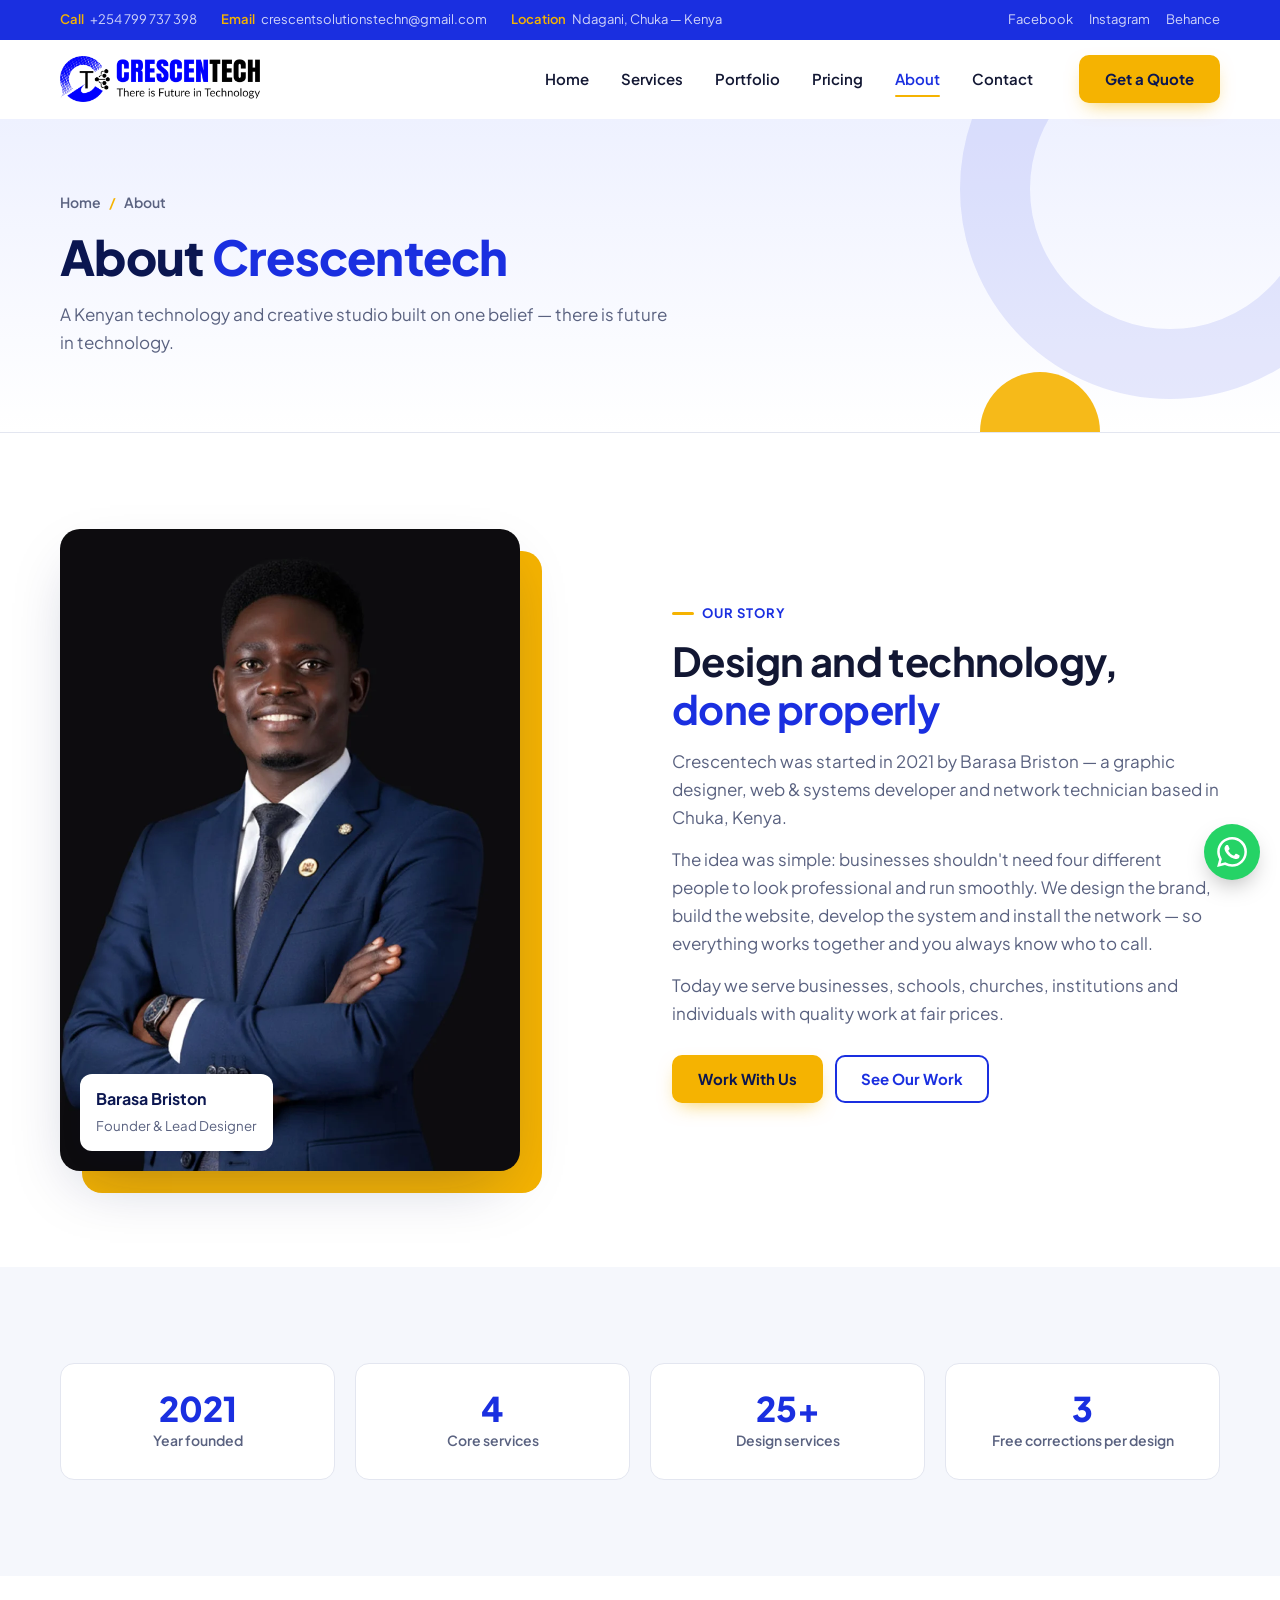
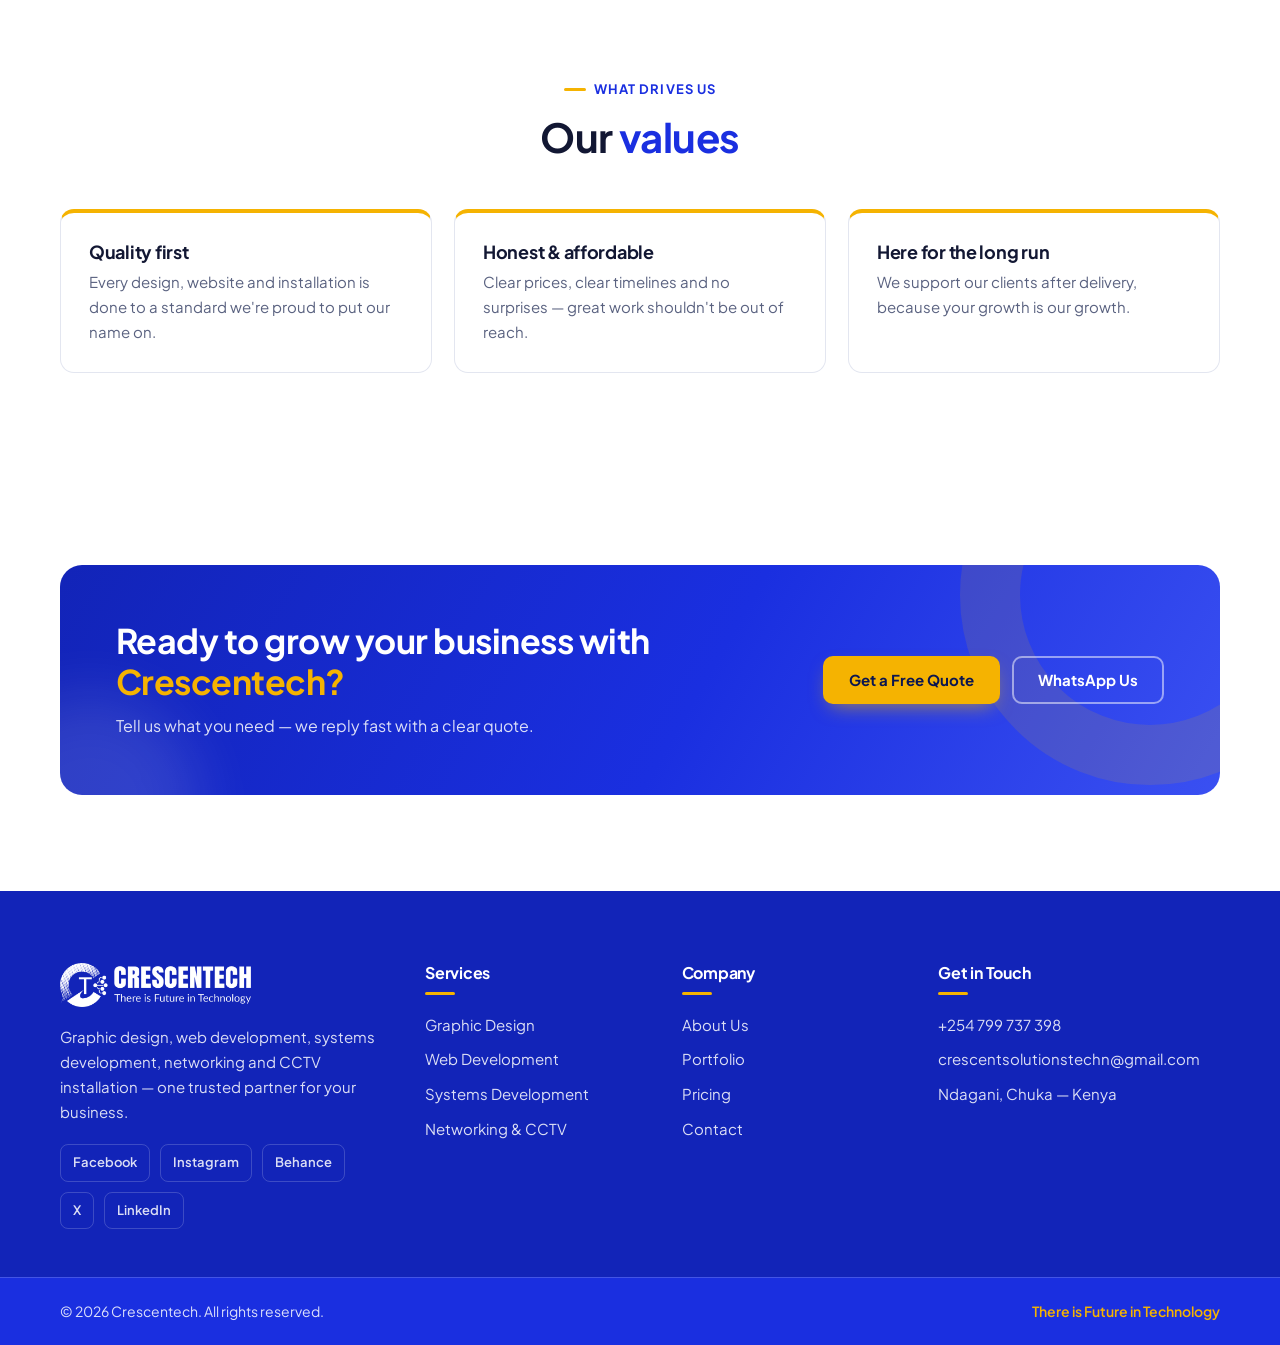
==== about.html @ 344aafb7 "Crescentech website: home, services, portfolio, pricing, about, contact Light blue and gold multi-pa" ====
<!doctype html>
<html lang="en">
<head>
  <meta charset="utf-8">
  <meta name="viewport" content="width=device-width, initial-scale=1">
  <title>About | Crescentech</title>
  <meta name="description" content="Crescentech is a Kenyan design and technology studio founded by Barasa Briston in 2021.">
  <meta name="theme-color" content="#1a2fe0">
  <meta property="og:title" content="About | Crescentech">
  <meta property="og:description" content="Crescentech is a Kenyan design and technology studio founded by Barasa Briston in 2021.">
  <meta property="og:image" content="assets/logo-h.png">
  <link rel="icon" type="image/png" href="assets/favicon.png">
  <link rel="preconnect" href="https://fonts.googleapis.com">
  <link rel="preconnect" href="https://fonts.gstatic.com" crossorigin>
  <link href="https://fonts.googleapis.com/css2?family=Plus+Jakarta+Sans:wght@400;500;600;700;800&display=swap" rel="stylesheet">
  <link rel="stylesheet" href="css/style.css">
</head>
<body>
<a class="skip" href="#main">Skip to content</a>

<div class="topbar">
  <div class="container">
    <div class="topbar__info">
      <span><b>Call</b><a href="tel:+254799737398">+254 799 737 398</a></span>
      <span><b>Email</b><a href="mailto:crescentsolutionstechn@gmail.com">crescentsolutionstechn@gmail.com</a></span>
      <span><b>Location</b>Ndagani, Chuka — Kenya</span>
    </div>
    <div class="topbar__social">
      <a href="https://www.facebook.com/CrescentechKe" target="_blank" rel="noopener">Facebook</a>
      <a href="https://www.instagram.com/crescentechke" target="_blank" rel="noopener">Instagram</a>
      <a href="https://www.behance.net/CrescentechKenya" target="_blank" rel="noopener">Behance</a>
    </div>
  </div>
</div>

<header class="header" id="header">
  <div class="container">
    <a href="index.html" class="logo" aria-label="Crescentech home"><img src="assets/logo-h.png" alt="Crescentech — There is Future in Technology" width="694" height="160"></a>
    <nav class="nav" id="nav" aria-label="Main">
        <a href="index.html">Home</a>
        <a href="services.html">Services</a>
        <a href="portfolio.html">Portfolio</a>
        <a href="pricing.html">Pricing</a>
        <a href="about.html" aria-current="page">About</a>
        <a href="contact.html">Contact</a>
    </nav>
    <a href="contact.html" class="btn btn--gold">Get a Quote</a>
    <button class="menu-btn" aria-label="Menu" aria-expanded="false" aria-controls="nav"><span></span><span></span><span></span></button>
  </div>
</header>

<main id="main">
<section class="page-hero">
  <div class="container">
    <div class="crumbs"><a href="index.html">Home</a><span>/</span>About</div>
    <h1>About <span>Crescentech</span></h1>
    <p>A Kenyan technology and creative studio built on one belief — there is future in technology.</p>
  </div>
</section>

<section class="section">
  <div class="container split">
    <figure class="about-photo reveal" style="margin:0">
      <img src="assets/portrait.webp" alt="Barasa Briston, founder of Crescentech" width="860" height="1200">
      <figcaption><b>Barasa Briston</b><small>Founder &amp; Lead Designer</small></figcaption>
    </figure>
    <div class="reveal">
      <span class="kicker">Our story</span>
      <h2 class="title">Design and technology, <span>done properly</span></h2>
      <p class="lead">Crescentech was started in 2021 by Barasa Briston — a graphic designer, web &amp; systems developer and network technician based in Chuka, Kenya.</p>
      <p class="lead">The idea was simple: businesses shouldn't need four different people to look professional and run smoothly. We design the brand, build the website, develop the system and install the network — so everything works together and you always know who to call.</p>
      <p class="lead">Today we serve businesses, schools, churches, institutions and individuals with quality work at fair prices.</p>
      <div style="margin-top:28px;display:flex;gap:12px;flex-wrap:wrap"><a href="contact.html" class="btn btn--gold">Work With Us</a><a href="portfolio.html" class="btn btn--outline">See Our Work</a></div>
    </div>
  </div>
</section>

<section class="section section--soft">
  <div class="container">
    <div class="stats">
      <div class="stat reveal"><strong>2021</strong><span>Year founded</span></div>
      <div class="stat reveal"><strong>4</strong><span>Core services</span></div>
      <div class="stat reveal"><strong>25+</strong><span>Design services</span></div>
      <div class="stat reveal"><strong>3</strong><span>Free corrections per design</span></div>
    </div>
  </div>
</section>

<section class="section">
  <div class="container">
    <div class="head head--center reveal">
      <span class="kicker">What drives us</span>
      <h2 class="title">Our <span>values</span></h2>
    </div>
    <div class="values">
      <div class="value reveal"><h3>Quality first</h3><p>Every design, website and installation is done to a standard we're proud to put our name on.</p></div>
      <div class="value reveal"><h3>Honest &amp; affordable</h3><p>Clear prices, clear timelines and no surprises — great work shouldn't be out of reach.</p></div>
      <div class="value reveal"><h3>Here for the long run</h3><p>We support our clients after delivery, because your growth is our growth.</p></div>
    </div>
  </div>
</section>

<section class="section">
  <div class="container">
    <div class="cta reveal">
      <div>
        <h2>Ready to grow your business with <span>Crescentech?</span></h2>
        <p>Tell us what you need — we reply fast with a clear quote.</p>
      </div>
      <div class="cta__btns">
        <a href="contact.html" class="btn btn--gold">Get a Free Quote</a>
        <a href="https://wa.me/254799737398" class="btn btn--light" target="_blank" rel="noopener">WhatsApp Us</a>
      </div>
    </div>
  </div>
</section>
</main>

<footer class="footer">
  <div class="container footer__grid">
    <div>
      <img src="assets/logo-h-white.png" alt="Crescentech" width="694" height="160" loading="lazy">
      <p>Graphic design, web development, systems development, networking and CCTV installation — one trusted partner for your business.</p>
      <div class="footer__social">
        <a href="https://www.facebook.com/CrescentechKe" target="_blank" rel="noopener">Facebook</a>
        <a href="https://www.instagram.com/crescentechke" target="_blank" rel="noopener">Instagram</a>
        <a href="https://www.behance.net/CrescentechKenya" target="_blank" rel="noopener">Behance</a>
        <a href="https://x.com/CrescentechKe" target="_blank" rel="noopener">X</a>
        <!-- TODO: replace with your exact LinkedIn profile URL -->
        <a href="https://www.linkedin.com/search/results/all/?keywords=Barasa%20Briston" target="_blank" rel="noopener">LinkedIn</a>
      </div>
    </div>
    <div>
      <h4>Services</h4>
      <ul>
        <li><a href="services.html#design">Graphic Design</a></li>
        <li><a href="services.html#web">Web Development</a></li>
        <li><a href="services.html#systems">Systems Development</a></li>
        <li><a href="services.html#networking">Networking &amp; CCTV</a></li>
      </ul>
    </div>
    <div>
      <h4>Company</h4>
      <ul>
        <li><a href="about.html">About Us</a></li>
        <li><a href="portfolio.html">Portfolio</a></li>
        <li><a href="pricing.html">Pricing</a></li>
        <li><a href="contact.html">Contact</a></li>
      </ul>
    </div>
    <div>
      <h4>Get in Touch</h4>
      <ul>
        <li><a href="tel:+254799737398">+254 799 737 398</a></li>
        <li><a href="mailto:crescentsolutionstechn@gmail.com">crescentsolutionstechn@gmail.com</a></li>
        <li>Ndagani, Chuka — Kenya</li>
      </ul>
    </div>
  </div>
  <div class="footer__bottom">
    <div class="container">
      <span>© <span data-year>2026</span> Crescentech. All rights reserved.</span>
      <em>There is Future in Technology</em>
    </div>
  </div>
</footer>

<a class="wa" href="https://wa.me/254799737398" target="_blank" rel="noopener" aria-label="Chat on WhatsApp"><svg viewBox="0 0 24 24" aria-hidden="true"><path d="M17.472 14.382c-.297-.149-1.758-.867-2.03-.967-.273-.099-.471-.148-.67.15-.197.297-.767.966-.94 1.164-.173.199-.347.223-.644.075-.297-.15-1.255-.463-2.39-1.475-.883-.788-1.48-1.761-1.653-2.059-.173-.297-.018-.458.13-.606.134-.133.298-.347.446-.52.149-.174.198-.298.298-.497.099-.198.05-.371-.025-.52-.075-.149-.669-1.612-.916-2.207-.242-.579-.487-.5-.669-.51-.173-.008-.371-.01-.57-.01-.198 0-.52.074-.792.372-.272.297-1.04 1.016-1.04 2.479 0 1.462 1.065 2.875 1.213 3.074.149.198 2.096 3.2 5.077 4.487.709.306 1.262.489 1.694.625.712.227 1.36.195 1.871.118.571-.085 1.758-.719 2.006-1.413.248-.694.248-1.289.173-1.413-.074-.124-.272-.198-.57-.347m-5.421 7.403h-.004a9.87 9.87 0 01-5.031-1.378l-.361-.214-3.741.982.998-3.648-.235-.374a9.86 9.86 0 01-1.51-5.26c.001-5.45 4.436-9.884 9.888-9.884 2.64 0 5.122 1.03 6.988 2.898a9.825 9.825 0 012.893 6.994c-.003 5.45-4.437 9.884-9.885 9.884m8.413-18.297A11.815 11.815 0 0012.05 0C5.495 0 .16 5.335.157 11.892c0 2.096.547 4.142 1.588 5.945L.057 24l6.305-1.654a11.882 11.882 0 005.683 1.448h.005c6.554 0 11.89-5.335 11.893-11.893a11.821 11.821 0 00-3.48-8.413z"/></svg></a>

<div class="lightbox" id="lightbox" role="dialog" aria-modal="true" aria-label="Image viewer" hidden>
  <button class="lb-btn lb-close" aria-label="Close">✕</button>
  <button class="lb-btn lb-prev" aria-label="Previous">‹</button>
  <figure><img alt=""><figcaption></figcaption></figure>
  <button class="lb-btn lb-next" aria-label="Next">›</button>
</div>

<script src="js/main.js" defer></script>
</body>
</html>
---- css/style.css ----
/* ==========================================================================
   CRESCENTECH — website styles
   Brand: Crescent blue + gold, on clean white.
   ========================================================================== */

:root {
  --blue: #1a2fe0;
  --blue-dark: #1224b8;
  --navy: #0b1650;
  --navy-2: #101e66;
  --gold: #f5b301;
  --gold-dark: #dc9e00;
  --gold-soft: #fff5d9;
  --blue-soft: #eef1ff;

  --text: #121733;
  --muted: #5a6280;
  --line: #e3e6f0;
  --bg: #ffffff;
  --bg-soft: #f5f7fc;

  --font: "Plus Jakarta Sans", system-ui, -apple-system, "Segoe UI", sans-serif;
  --radius: 14px;
  --shadow: 0 10px 30px -12px rgba(11, 22, 80, .18);
  --shadow-lg: 0 24px 60px -20px rgba(11, 22, 80, .28);
  --max: 1200px;
  --ease: cubic-bezier(.2, .7, .2, 1);
}

*, *::before, *::after { box-sizing: border-box; }
html { scroll-behavior: smooth; -webkit-text-size-adjust: 100%; }
body {
  margin: 0; background: var(--bg); color: var(--text);
  font-family: var(--font); font-size: 16px; line-height: 1.65;
  -webkit-font-smoothing: antialiased; overflow-x: hidden;
}
img { display: block; max-width: 100%; height: auto; }
a { color: inherit; text-decoration: none; }
button { font: inherit; cursor: pointer; }
h1, h2, h3, h4 { margin: 0; line-height: 1.2; font-weight: 700; letter-spacing: -.015em; }
p { margin: 0; }
:focus-visible { outline: 2px solid var(--gold); outline-offset: 3px; }
::selection { background: var(--gold); color: var(--navy); }

.container { width: 100%; max-width: var(--max); margin: 0 auto; padding: 0 20px; }
.section { padding: 96px 0; }
.section--soft { background: var(--bg-soft); }
.skip { position: absolute; left: -999px; top: 8px; z-index: 100; background: var(--gold); padding: 8px 14px; border-radius: 6px; }
.skip:focus { left: 8px; }

/* ---------- type helpers ---------- */
.kicker {
  display: inline-flex; align-items: center; gap: 8px;
  font-size: 13px; font-weight: 700; letter-spacing: .08em; text-transform: uppercase; color: var(--blue);
}
.kicker::before { content: ""; width: 22px; height: 3px; border-radius: 2px; background: var(--gold); }
.title { font-size: clamp(28px, 3.2vw, 40px); margin-top: 12px; }
.title span { color: var(--blue); }
.lead { color: var(--muted); font-size: 17px; max-width: 620px; margin-top: 14px; }
.head { margin-bottom: 48px; }
.head--center { text-align: center; }
.head--center .lead { margin-left: auto; margin-right: auto; }
.head--split { display: flex; justify-content: space-between; align-items: flex-end; gap: 24px; flex-wrap: wrap; }

/* ---------- buttons ---------- */
.btn {
  display: inline-flex; align-items: center; justify-content: center; gap: 8px;
  padding: 13px 24px; border-radius: 10px; border: 2px solid transparent;
  font-weight: 700; font-size: 15px; line-height: 1.2;
  transition: background .2s, color .2s, border-color .2s, transform .2s, box-shadow .2s;
}
.btn:hover { transform: translateY(-2px); }
.btn--gold { background: var(--gold); color: var(--navy); box-shadow: 0 8px 20px -8px rgba(245,179,1,.7); }
.btn--gold:hover { background: var(--gold-dark); }
.btn--blue { background: var(--blue); color: #fff; box-shadow: 0 8px 20px -8px rgba(26,47,224,.6); }
.btn--blue:hover { background: var(--blue-dark); }
.btn--outline { border-color: var(--blue); color: var(--blue); }
.btn--outline:hover { background: var(--blue); color: #fff; }
.btn--light { border-color: rgba(255,255,255,.5); color: #fff; }
.btn--light:hover { background: #fff; color: var(--navy); }
.link { color: var(--blue); font-weight: 700; display: inline-flex; gap: 6px; align-items: center; }
.link span { transition: transform .2s; }
.link:hover span { transform: translateX(4px); }

/* ==========================================================================
   HEADER
   ========================================================================== */
.topbar { background: var(--blue); color: rgba(255,255,255,.8); font-size: 13px; }
.topbar .container { display: flex; justify-content: space-between; align-items: center; gap: 16px; min-height: 40px; }
.topbar__info { display: flex; gap: 24px; flex-wrap: wrap; }
.topbar a:hover { color: var(--gold); }
.topbar__info b { color: var(--gold); font-weight: 600; margin-right: 6px; }
.topbar__social { display: flex; gap: 16px; }

.header { position: sticky; top: 0; z-index: 50; background: rgba(255,255,255,.96); backdrop-filter: blur(10px); border-bottom: 1px solid transparent; transition: box-shadow .3s, border-color .3s; }
.header.is-scrolled { box-shadow: 0 6px 24px -14px rgba(11,22,80,.3); border-color: var(--line); }
.header .container { display: flex; align-items: center; gap: 32px; min-height: 78px; }
.logo img { height: 46px; width: auto; }
.nav { display: flex; gap: 4px; margin-left: auto; }
.nav a { padding: 8px 14px; border-radius: 8px; font-weight: 600; font-size: 15px; color: var(--text); position: relative; transition: color .2s; }
.nav a::after { content: ""; position: absolute; left: 14px; right: 14px; bottom: 2px; height: 2px; background: var(--gold); border-radius: 2px; transform: scaleX(0); transition: transform .25s var(--ease); }
.nav a:hover { color: var(--blue); }
.nav a:hover::after, .nav a[aria-current="page"]::after { transform: scaleX(1); }
.nav a[aria-current="page"] { color: var(--blue); }
.menu-btn { display: none; margin-left: auto; width: 44px; height: 44px; border: 1px solid var(--line); border-radius: 10px; background: #fff; position: relative; }
.menu-btn span { position: absolute; left: 12px; right: 12px; height: 2px; background: var(--navy); border-radius: 2px; transition: transform .3s, top .3s, opacity .2s; }
.menu-btn span:nth-child(1) { top: 15px; } .menu-btn span:nth-child(2) { top: 21px; } .menu-btn span:nth-child(3) { top: 27px; }
.menu-btn[aria-expanded="true"] span:nth-child(1) { top: 21px; transform: rotate(45deg); }
.menu-btn[aria-expanded="true"] span:nth-child(2) { opacity: 0; }
.menu-btn[aria-expanded="true"] span:nth-child(3) { top: 21px; transform: rotate(-45deg); }

/* ==========================================================================
   HOME HERO
   ========================================================================== */
.hero { background: linear-gradient(180deg, var(--bg-soft), #fff); padding: 72px 0 96px; position: relative; overflow: hidden; }
.hero::before { content: ""; position: absolute; width: 560px; height: 560px; right: -160px; top: -200px; border-radius: 50%; background: radial-gradient(circle, rgba(26,47,224,.10), transparent 70%); }
.hero .container { display: grid; grid-template-columns: 1.05fr 1fr; gap: 56px; align-items: center; position: relative; }
.hero h1 { font-size: clamp(34px, 4.3vw, 54px); font-weight: 800; letter-spacing: -.025em; margin-top: 18px; }
.hero h1 .hl { color: var(--blue); position: relative; white-space: nowrap; }
.hero h1 .hl::after { content: ""; position: absolute; left: 0; right: 0; bottom: .04em; height: .22em; background: var(--gold); opacity: .55; z-index: -1; border-radius: 3px; }
.hero__text { color: var(--muted); font-size: 18px; margin-top: 20px; max-width: 540px; }
.hero__cta { display: flex; gap: 14px; flex-wrap: wrap; margin-top: 32px; }
.hero__trust { display: flex; gap: 28px; margin-top: 40px; padding-top: 28px; border-top: 1px solid var(--line); flex-wrap: wrap; }
.hero__trust div { font-size: 14px; color: var(--muted); }
.hero__trust strong { display: block; font-size: 24px; color: var(--navy); font-weight: 800; }

.pill { display: inline-flex; align-items: center; gap: 10px; padding: 7px 14px 7px 8px; background: #fff; border: 1px solid var(--line); border-radius: 999px; font-size: 13px; font-weight: 600; color: var(--navy); box-shadow: var(--shadow); }
.pill i { font-style: normal; background: var(--gold); color: var(--navy); font-size: 11px; font-weight: 800; padding: 3px 9px; border-radius: 999px; }

.hero__media { position: relative; min-height: 460px; }
.hero__main { position: absolute; inset: 0 60px 70px 0; border-radius: 20px; overflow: hidden; box-shadow: var(--shadow-lg); }
.hero__main img { width: 100%; height: 100%; object-fit: cover; }
.hero__card { position: absolute; right: 0; bottom: 0; width: 46%; border-radius: 16px; overflow: hidden; border: 6px solid #fff; box-shadow: var(--shadow-lg); }
.hero__badge { position: absolute; left: -22px; bottom: 34px; background: #fff; border-radius: 14px; padding: 14px 18px; box-shadow: var(--shadow-lg); display: flex; gap: 12px; align-items: center; }
.hero__badge b { display: block; font-size: 15px; color: var(--navy); }
.hero__badge small { color: var(--muted); font-size: 13px; }
.hero__badge .dot { width: 40px; height: 40px; border-radius: 10px; background: var(--gold-soft); display: grid; place-items: center; }
.hero__badge .dot::before { content: ""; width: 12px; height: 12px; border-radius: 50%; background: #22b35e; box-shadow: 0 0 0 4px rgba(34,179,94,.2); }

/* strip of services under hero */
.strip { background: var(--blue); color: #fff; }
.strip .container { display: flex; justify-content: space-between; gap: 16px; flex-wrap: wrap; padding-top: 22px; padding-bottom: 22px; }
.strip span { font-weight: 600; font-size: 15px; display: flex; align-items: center; gap: 12px; }
.strip span::before { content: ""; width: 8px; height: 8px; background: var(--gold); transform: rotate(45deg); }

/* ==========================================================================
   SERVICE CARDS
   ========================================================================== */
.cards { display: grid; grid-template-columns: repeat(4, 1fr); gap: 22px; }
.card {
  background: #fff; border: 1px solid var(--line); border-radius: var(--radius); padding: 30px 26px;
  display: flex; flex-direction: column; gap: 12px; position: relative; overflow: hidden;
  transition: transform .3s var(--ease), box-shadow .3s, border-color .3s;
}
.card::before { content: ""; position: absolute; left: 0; top: 0; right: 0; height: 4px; background: var(--blue); transform: scaleX(0); transform-origin: left; transition: transform .35s var(--ease); }
.card:hover { transform: translateY(-6px); box-shadow: var(--shadow-lg); border-color: transparent; }
.card:hover::before { transform: scaleX(1); }
.card__num { font-size: 14px; font-weight: 800; color: var(--gold-dark); width: 44px; height: 44px; border-radius: 12px; background: var(--gold-soft); display: grid; place-items: center; }
.card h3 { font-size: 19px; }
.card p { color: var(--muted); font-size: 15px; flex: 1; }
.card .link { font-size: 14px; margin-top: 6px; }

/* ==========================================================================
   WORK GRID (home preview + portfolio page)
   ========================================================================== */
.work { display: grid; grid-template-columns: repeat(3, 1fr); gap: 22px; }
.work--4 { grid-template-columns: repeat(4, 1fr); gap: 18px; }
.item { position: relative; border-radius: var(--radius); overflow: hidden; background: var(--bg-soft); aspect-ratio: 1 / 1; border: 0; padding: 0; display: block; width: 100%; text-align: left; box-shadow: 0 1px 0 var(--line); }
.item img { width: 100%; height: 100%; object-fit: cover; transition: transform .6s var(--ease); }
.item:hover img { transform: scale(1.05); }
.item__info {
  position: absolute; left: 12px; right: 12px; bottom: 12px; padding: 12px 14px; border-radius: 10px;
  background: rgba(255,255,255,.96); box-shadow: var(--shadow);
  opacity: 0; transform: translateY(10px); transition: opacity .3s, transform .3s var(--ease);
}
.item__info b { display: block; font-size: 14px; color: var(--navy); line-height: 1.3; }
.item__info small { font-size: 12px; color: var(--blue); font-weight: 600; }
.item:hover .item__info, .item:focus-visible .item__info { opacity: 1; transform: none; }
.item.is-hidden { display: none; }
@media (hover: none) { .item__info { opacity: 1; transform: none; } }

/* websites & systems */
.sites { display: grid; grid-template-columns: repeat(3, 1fr); gap: 26px; }
.site { display: flex; flex-direction: column; text-align: left; padding: 0; border: 1px solid var(--line); border-radius: 18px; background: #fff; overflow: hidden; transition: transform .35s var(--ease), box-shadow .35s var(--ease); }
.site:hover, .site:focus-within { transform: translateY(-6px); box-shadow: var(--shadow-lg); }
.site__frame { display: block; padding: 0; cursor: zoom-in; text-align: left; margin: 14px 14px 0; border: 1px solid var(--line); border-bottom: 0; border-radius: 10px 10px 0 0; overflow: hidden; background: var(--bg-soft); }
.site__bar { display: flex; gap: 5px; padding: 8px 10px; background: var(--bg-soft); border-bottom: 1px solid var(--line); }
.site__bar i { width: 8px; height: 8px; border-radius: 50%; background: #d5d9e8; }
.site__frame img { width: 100%; aspect-ratio: 8 / 5; object-fit: cover; object-position: top; transition: transform .6s var(--ease); }
.site:hover .site__frame img { transform: scale(1.03); }
.site__body { display: block; padding: 20px 22px 24px; border-top: 1px solid var(--line); }
.site__body small { display: block; font-size: 12px; font-weight: 700; color: var(--blue); text-transform: uppercase; letter-spacing: .06em; }
.site__body h3 { margin: 4px 0 6px; font-size: 18px; color: var(--navy); }
.site__body p { margin: 0; font-size: 14px; color: var(--muted); line-height: 1.55; }
.site__link { display: inline-flex; gap: 6px; margin-top: 14px; font-size: 14px; font-weight: 700; color: var(--blue); }
.site__link:hover { color: var(--blue-dark); text-decoration: underline; }
.site--wide { grid-column: 1 / -1; flex-direction: row; align-items: stretch; }
.site--wide .site__frame { flex: 2; margin: 14px 0 14px 14px; border-bottom: 1px solid var(--line); border-radius: 10px; }
.site--wide .site__frame img { aspect-ratio: auto; }
.site--wide .site__body { flex: 1; border-top: 0; align-self: center; padding: 24px 28px; }
#design .filters { justify-content: flex-start; }

.filters { display: flex; flex-wrap: wrap; gap: 10px; justify-content: center; margin-bottom: 40px; }
.filter { padding: 10px 20px; border-radius: 999px; border: 1px solid var(--line); background: #fff; font-weight: 600; font-size: 14px; color: var(--text); transition: all .2s; }
.filter:hover { border-color: var(--blue); color: var(--blue); }
.filter.is-active { background: var(--blue); border-color: var(--blue); color: #fff; }
.filter em { font-style: normal; opacity: .65; font-weight: 500; margin-left: 4px; }

/* ==========================================================================
   WHY / SPLIT
   ========================================================================== */
.split { display: grid; grid-template-columns: 1fr 1fr; gap: 64px; align-items: center; }
.split--rev .split__media { order: 2; }
.split__media { position: relative; }
.split__media img { border-radius: 18px; box-shadow: var(--shadow-lg); width: 100%; }
.split__media::after { content: ""; position: absolute; z-index: -1; width: 55%; height: 55%; right: -18px; bottom: -18px; background: var(--gold); border-radius: 18px; }
.split--rev .split__media::after { right: auto; left: -18px; background: var(--blue); }

.checks { list-style: none; padding: 0; margin: 26px 0 0; display: grid; gap: 18px; }
.checks li { display: grid; grid-template-columns: 26px 1fr; gap: 14px; }
.checks li::before { content: ""; width: 26px; height: 26px; border-radius: 50%; background: var(--blue) url("data:image/svg+xml,%3Csvg xmlns='http://www.w3.org/2000/svg' viewBox='0 0 24 24'%3E%3Cpath d='M6 12.5l4 4 8-9' fill='none' stroke='%23f5b301' stroke-width='3' stroke-linecap='round' stroke-linejoin='round'/%3E%3C/svg%3E") center / 15px no-repeat; margin-top: 2px; }
.checks b { display: block; color: var(--navy); }
.checks span { color: var(--muted); font-size: 15px; }

.bullets { list-style: none; padding: 0; margin: 22px 0 28px; display: grid; grid-template-columns: 1fr 1fr; gap: 10px 22px; }
.bullets li { padding-left: 20px; position: relative; font-size: 15px; font-weight: 500; }
.bullets li::before { content: ""; position: absolute; left: 0; top: .6em; width: 8px; height: 8px; background: var(--gold); border-radius: 2px; transform: rotate(45deg); }

/* ==========================================================================
   PROCESS
   ========================================================================== */
.steps { display: grid; grid-template-columns: repeat(4, 1fr); gap: 22px; counter-reset: step; position: relative; }
.step { text-align: center; padding: 0 10px; position: relative; }
.step::after { content: ""; position: absolute; top: 28px; left: calc(50% + 40px); right: calc(-50% + 40px); border-top: 2px dashed #c9cfe6; }
.step:last-child::after { display: none; }
.step__n { width: 56px; height: 56px; border-radius: 50%; margin: 0 auto 18px; display: grid; place-items: center; background: #fff; border: 2px solid var(--blue); color: var(--blue); font-weight: 800; font-size: 18px; transition: background .3s, color .3s; }
.step:hover .step__n { background: var(--blue); color: #fff; }
.step h3 { font-size: 18px; margin-bottom: 8px; }
.step p { color: var(--muted); font-size: 15px; }

/* ==========================================================================
   CTA BAND
   ========================================================================== */
.cta { background: linear-gradient(120deg, var(--blue-dark), var(--blue) 55%, #3a50f2); color: #fff; border-radius: 22px; padding: 56px; display: flex; justify-content: space-between; align-items: center; gap: 32px; flex-wrap: wrap; position: relative; overflow: hidden; }
.cta::before { content: ""; position: absolute; width: 380px; height: 380px; border-radius: 50%; right: -120px; top: -160px; border: 60px solid rgba(245,179,1,.12); }
.cta::after { content: ""; position: absolute; width: 220px; height: 220px; border-radius: 50%; left: -80px; bottom: -120px; background: rgba(255,255,255,.12); filter: blur(30px); }
.cta > * { position: relative; z-index: 1; }
.cta h2 { font-size: clamp(24px, 2.8vw, 34px); max-width: 560px; }
.cta h2 span { color: var(--gold); }
.cta p { color: rgba(255,255,255,.85); margin-top: 10px; }
.cta__btns { display: flex; gap: 12px; flex-wrap: wrap; }

/* ==========================================================================
   PAGE HERO (inner pages)
   ========================================================================== */
.page-hero { background: linear-gradient(180deg, var(--blue-soft), #fff); color: var(--text); border-bottom: 1px solid var(--line); padding: 72px 0 76px; position: relative; overflow: hidden; }
.page-hero::before { content: ""; position: absolute; right: -100px; top: -140px; width: 420px; height: 420px; border-radius: 50%; border: 70px solid rgba(26,47,224,.10); }
.page-hero::after { content: ""; position: absolute; right: 180px; bottom: -60px; width: 120px; height: 120px; border-radius: 50%; background: var(--gold); opacity: .9; }
.page-hero .container { position: relative; z-index: 1; }
.crumbs { font-size: 14px; color: var(--muted); font-weight: 600; }
.crumbs a:hover { color: var(--blue); }
.crumbs span { margin: 0 8px; color: var(--gold); }
.page-hero h1 { font-size: clamp(32px, 4vw, 48px); font-weight: 800; margin-top: 14px; color: var(--navy); }
.page-hero h1 span { color: var(--blue); }
.page-hero p { color: var(--muted); font-size: 17px; max-width: 620px; margin-top: 14px; }

/* ==========================================================================
   SERVICES PAGE
   ========================================================================== */
.service + .service { margin-top: 110px; }
.service__tag { display: inline-block; font-size: 13px; font-weight: 800; color: var(--gold-dark); background: var(--gold-soft); padding: 5px 12px; border-radius: 6px; margin-bottom: 14px; }
.service h2 { font-size: clamp(26px, 3vw, 36px); }
.service .lead { margin-top: 12px; }

/* clean mock UI used for Systems */
.mock { background: #fff; border-radius: 18px; box-shadow: var(--shadow-lg); overflow: hidden; border: 1px solid var(--line); }
.mock__bar { display: flex; gap: 6px; padding: 12px 16px; background: var(--bg-soft); border-bottom: 1px solid var(--line); align-items: center; }
.mock__bar i { width: 10px; height: 10px; border-radius: 50%; background: #d5d9e8; }
.mock__bar span { margin-left: 10px; font-size: 12px; color: var(--muted); font-weight: 600; }
.mock__body { display: grid; grid-template-columns: 120px 1fr; min-height: 320px; }
.mock__side { background: var(--blue); padding: 16px 12px; display: flex; flex-direction: column; gap: 8px; }
.mock__side b { color: #fff; font-size: 12px; margin-bottom: 8px; }
.mock__side span { height: 8px; border-radius: 4px; background: rgba(255,255,255,.18); }
.mock__side span.on { background: var(--gold); width: 70%; }
.mock__main { padding: 18px; display: grid; gap: 14px; align-content: start; }
.mock__stats { display: grid; grid-template-columns: repeat(3, 1fr); gap: 10px; }
.mock__stat { border: 1px solid var(--line); border-radius: 10px; padding: 10px 12px; }
.mock__stat small { display: block; font-size: 10.5px; color: var(--muted); font-weight: 600; }
.mock__stat b { font-size: 16px; color: var(--navy); }
.mock__chart { height: 110px; border: 1px solid var(--line); border-radius: 10px; display: flex; align-items: flex-end; gap: 8px; padding: 12px; }
.mock__chart i { flex: 1; background: var(--blue-soft); border-radius: 4px 4px 0 0; }
.mock__chart i:nth-child(odd) { background: var(--blue); }
.mock__chart i:nth-child(5) { background: var(--gold); }
.mock__rows { display: grid; gap: 6px; }
.mock__rows span { height: 22px; border-radius: 6px; background: var(--bg-soft); }

/* light network diagram used for Networking */
.diagram { background: #fff; border-radius: 18px; box-shadow: var(--shadow-lg); border: 1px solid var(--line); padding: 26px; }
.diagram svg { width: 100%; height: auto; }
.diagram .ln { fill: none; stroke: #b8c0dd; stroke-width: 1.5; stroke-dasharray: 4 4; }
.diagram .nd { fill: #fff; stroke: var(--blue); stroke-width: 1.5; }
.diagram .nd--gold { stroke: var(--gold-dark); fill: var(--gold-soft); }
.diagram .nd--navy { fill: var(--blue); stroke: var(--blue); }
.diagram text { font-family: var(--font); font-size: 11px; font-weight: 700; fill: var(--navy); text-anchor: middle; }
.diagram .nd--navy + text { fill: #fff; }
.diagram .pk { fill: var(--gold); }

.design-list { display: grid; grid-template-columns: repeat(5, 1fr); gap: 20px; }
.design-list div { background: #fff; border: 1px solid var(--line); border-radius: var(--radius); padding: 24px 22px; }
.design-list h3 { font-size: 16px; color: var(--blue); padding-bottom: 12px; margin-bottom: 12px; border-bottom: 2px solid var(--gold); display: inline-block; }
.design-list ul { list-style: none; padding: 0; margin: 0; display: grid; gap: 8px; }
.design-list li { font-size: 14.5px; color: var(--text); }

/* ==========================================================================
   PRICING
   ========================================================================== */
.price-wrap { display: grid; grid-template-columns: 1.4fr 1fr; gap: 28px; align-items: start; }
.price-card { background: #fff; border: 1px solid var(--line); border-radius: 18px; overflow: hidden; box-shadow: var(--shadow); }
.price-card__head { background: var(--blue); color: #fff; padding: 22px 28px; display: flex; justify-content: space-between; align-items: center; }
.price-card__head h2 { font-size: 20px; }
.price-card__head span { font-size: 13px; background: var(--gold); color: var(--navy); font-weight: 800; padding: 4px 10px; border-radius: 6px; }
.price-table { width: 100%; border-collapse: collapse; }
.price-table td { padding: 14px 28px; border-bottom: 1px solid var(--line); font-size: 15px; }
.price-table tr:last-child td { border-bottom: 0; }
.price-table tr:nth-child(even) td { background: #fafbfe; }
.price-table td:last-child { text-align: right; font-weight: 800; color: var(--navy); white-space: nowrap; }
.price-table small { font-weight: 600; color: var(--muted); font-size: 12px; margin-left: 4px; }
.price-side { display: grid; gap: 22px; }
.tech-price { background: var(--blue); color: #fff; border-radius: 18px; padding: 28px; }
.tech-price h3 { font-size: 18px; margin-bottom: 16px; }
.tech-price div { display: flex; justify-content: space-between; gap: 16px; padding: 14px 0; border-top: 1px solid rgba(255,255,255,.2); font-size: 15px; }
.tech-price div b { color: var(--gold); white-space: nowrap; }
.terms { background: var(--gold-soft); border: 1px solid #f3dfa2; border-radius: 18px; padding: 28px; }
.terms h3 { font-size: 18px; margin-bottom: 14px; color: var(--navy); }
.terms ul { margin: 0; padding-left: 18px; display: grid; gap: 8px; font-size: 15px; color: #4a4630; }

/* ==========================================================================
   ABOUT
   ========================================================================== */
.about-photo { position: relative; max-width: 460px; }
.about-photo img { border-radius: 20px; box-shadow: var(--shadow-lg); }
.about-photo::before { content: ""; position: absolute; inset: 22px -22px -22px 22px; border-radius: 20px; background: var(--gold); z-index: -1; }
.about-photo figcaption { position: absolute; left: 20px; bottom: 20px; background: #fff; border-radius: 12px; padding: 12px 16px; box-shadow: var(--shadow); }
.about-photo figcaption b { display: block; color: var(--navy); }
.about-photo figcaption small { color: var(--muted); }
.stats { display: grid; grid-template-columns: repeat(4, 1fr); gap: 20px; }
.stat { background: #fff; border: 1px solid var(--line); border-radius: var(--radius); padding: 26px; text-align: center; }
.stat strong { display: block; font-size: 34px; font-weight: 800; color: var(--blue); line-height: 1.1; }
.stat span { color: var(--muted); font-size: 14px; font-weight: 600; }
.values { display: grid; grid-template-columns: repeat(3, 1fr); gap: 22px; }
.value { padding: 28px; border-radius: var(--radius); background: #fff; border: 1px solid var(--line); border-top: 4px solid var(--gold); }
.value h3 { font-size: 18px; margin-bottom: 8px; }
.value p { color: var(--muted); font-size: 15px; }

/* ==========================================================================
   CONTACT
   ========================================================================== */
.contact-grid { display: grid; grid-template-columns: 1fr 1.3fr; gap: 40px; align-items: start; }
.contact-cards { display: grid; gap: 16px; }
.c-card { display: flex; gap: 16px; align-items: flex-start; padding: 22px; border: 1px solid var(--line); border-radius: var(--radius); background: #fff; transition: border-color .2s, box-shadow .2s; }
a.c-card:hover { border-color: var(--blue); box-shadow: var(--shadow); }
.c-card__k { flex: none; width: 46px; height: 46px; border-radius: 12px; background: var(--blue-soft); color: var(--blue); display: grid; place-items: center; font-weight: 800; font-size: 13px; }
.c-card small { display: block; color: var(--muted); font-size: 13px; font-weight: 600; }
.c-card b { color: var(--navy); font-size: 16px; word-break: break-word; }
.form { background: #fff; border: 1px solid var(--line); border-radius: 18px; padding: 36px; box-shadow: var(--shadow); }
.form h2 { font-size: 24px; margin-bottom: 6px; }
.form > p { color: var(--muted); margin-bottom: 24px; }
.form__row { display: grid; grid-template-columns: 1fr 1fr; gap: 16px; }
.field { display: block; margin-bottom: 16px; }
.field span { display: block; font-size: 14px; font-weight: 600; margin-bottom: 6px; }
.field input, .field select, .field textarea {
  width: 100%; padding: 13px 14px; border: 1px solid #d6dbea; border-radius: 10px; background: #fff;
  font: inherit; font-size: 15px; color: var(--text); transition: border-color .2s, box-shadow .2s;
}
.field textarea { resize: vertical; min-height: 130px; }
.field input:focus, .field select:focus, .field textarea:focus { outline: none; border-color: var(--blue); box-shadow: 0 0 0 4px rgba(26,47,224,.12); }
.form__btns { display: flex; gap: 12px; flex-wrap: wrap; margin-top: 6px; }
.form__note { margin-top: 14px; font-size: 14px; color: var(--blue); font-weight: 600; min-height: 1.4em; }
.map { margin-top: 56px; border-radius: 18px; overflow: hidden; border: 1px solid var(--line); height: 380px; }
.map iframe { width: 100%; height: 100%; border: 0; display: block; }

/* ==========================================================================
   FOOTER
   ========================================================================== */
.footer { background: var(--blue-dark); color: rgba(255,255,255,.85); font-size: 15px; }
.footer__grid { display: grid; grid-template-columns: 1.5fr 1fr 1fr 1.3fr; gap: 40px; padding: 72px 20px 48px; }
.footer img { height: 44px; width: auto; margin-bottom: 18px; }
.footer h4 { color: #fff; font-size: 16px; margin-bottom: 18px; position: relative; padding-bottom: 12px; }
.footer h4::after { content: ""; position: absolute; left: 0; bottom: 0; width: 30px; height: 3px; background: var(--gold); border-radius: 2px; }
.footer ul { list-style: none; padding: 0; margin: 0; display: grid; gap: 10px; }
.footer a:hover { color: var(--gold); }
.footer__social { display: flex; gap: 10px; margin-top: 20px; flex-wrap: wrap; }
.footer__social a { padding: 7px 12px; border: 1px solid rgba(255,255,255,.18); border-radius: 8px; font-size: 13px; font-weight: 600; transition: all .2s; }
.footer__social a:hover { border-color: var(--gold); background: var(--gold); color: var(--navy); }
.footer__bottom { border-top: 1px solid rgba(255,255,255,.18); background: var(--blue); }
.footer__bottom .container { display: flex; justify-content: space-between; gap: 12px; flex-wrap: wrap; padding-top: 22px; padding-bottom: 22px; font-size: 14px; }
.footer__bottom em { color: var(--gold); font-style: normal; font-weight: 600; }
.home .footer, .footer.flush { margin-top: 0; }

/* floating WhatsApp button */
.wa { position: fixed; right: 20px; bottom: 20px; z-index: 60; width: 56px; height: 56px; border-radius: 50%; background: #25d366; display: grid; place-items: center; box-shadow: 0 10px 24px -8px rgba(0,0,0,.35); transition: transform .2s; }
.wa:hover { transform: scale(1.08); }
.wa svg { width: 30px; height: 30px; fill: #fff; }

/* ==========================================================================
   LIGHTBOX
   ========================================================================== */
.lightbox { position: fixed; inset: 0; z-index: 100; background: rgba(18,36,184,.94); display: grid; grid-template-columns: 64px 1fr 64px; align-items: center; padding: 64px 8px 24px; }
.lightbox[hidden] { display: none; }
.lightbox figure { margin: 0; height: 100%; display: flex; flex-direction: column; align-items: center; justify-content: center; gap: 14px; min-height: 0; }
.lightbox img { max-height: calc(100% - 40px); max-width: 100%; object-fit: contain; border-radius: 10px; background: #fff; }
.lightbox figcaption { color: #fff; font-weight: 600; text-align: center; }
.lightbox figcaption small { color: var(--gold); font-weight: 600; margin-left: 8px; }
.lb-btn { width: 48px; height: 48px; border-radius: 50%; border: 0; background: rgba(255,255,255,.12); color: #fff; font-size: 20px; justify-self: center; transition: background .2s; }
.lb-btn:hover { background: var(--gold); color: var(--navy); }
.lb-close { position: absolute; top: 14px; right: 16px; }

/* reveal — subtle */
.reveal { opacity: 0; transform: translateY(18px); transition: opacity .7s var(--ease), transform .7s var(--ease); }
.reveal.is-in { opacity: 1; transform: none; }

/* ==========================================================================
   RESPONSIVE
   ========================================================================== */
@media (max-width: 1080px) {
  .cards { grid-template-columns: repeat(2, 1fr); }
  .design-list { grid-template-columns: repeat(3, 1fr); }
  .work--4 { grid-template-columns: repeat(3, 1fr); }
  .sites { grid-template-columns: repeat(2, 1fr); }
  .footer__grid { grid-template-columns: 1fr 1fr; }
}
@media (max-width: 900px) {
  .topbar__social { display: none; }
  .menu-btn { display: block; }
  .nav {
    position: absolute; left: 0; right: 0; top: 100%; flex-direction: column; gap: 0;
    background: #fff; border-bottom: 1px solid var(--line); padding: 8px 20px 20px; box-shadow: var(--shadow);
    display: none;
  }
  .nav.is-open { display: flex; }
  .nav a { padding: 14px 4px; border-bottom: 1px solid var(--line); }
  .nav a::after { display: none; }
  .header .btn { display: none; }
  .hero .container, .split, .contact-grid, .price-wrap { grid-template-columns: 1fr; }
  .split--rev .split__media { order: 0; }
  .hero__media { min-height: 380px; margin-top: 10px; }
  .steps { grid-template-columns: 1fr 1fr; row-gap: 40px; }
  .step::after { display: none; }
  .values, .stats { grid-template-columns: 1fr 1fr; }
  .work { grid-template-columns: repeat(2, 1fr); }
  .cta { padding: 40px 28px; }
  .section { padding: 72px 0; }
}
@media (max-width: 600px) {
  .topbar__info span:not(:first-child) { display: none; }
  .logo img { height: 38px; }
  .cards, .values, .bullets, .form__row { grid-template-columns: 1fr; }
  .design-list { grid-template-columns: 1fr 1fr; }
  .work, .work--4 { grid-template-columns: 1fr 1fr; gap: 12px; }
  .item__info { display: none; }
  .sites { grid-template-columns: 1fr; }
  .site--wide { flex-direction: column; }
  .site--wide .site__frame { margin: 14px 14px 0; border-bottom: 0; border-radius: 10px 10px 0 0; }
  .site--wide .site__body { border-top: 1px solid var(--line); padding: 20px 22px 24px; }
  .hero { padding: 48px 0 72px; }
  .hero__media { min-height: 300px; }
  .hero__main { inset: 0 30px 50px 0; }
  .hero__badge { left: 8px; bottom: 12px; padding: 10px 14px; }
  .hero__trust { gap: 20px; }
  .steps { grid-template-columns: 1fr; }
  .footer__grid { grid-template-columns: 1fr; padding-top: 56px; }
  .price-table td { padding: 12px 18px; }
  .form { padding: 24px; }
  .lightbox { grid-template-columns: 44px 1fr 44px; padding: 64px 0 20px; }
  .lb-btn { width: 40px; height: 40px; }
}
@media (prefers-reduced-motion: reduce) {
  *, *::before, *::after { transition-duration: .01ms !important; animation-duration: .01ms !important; scroll-behavior: auto !important; }
  .reveal { opacity: 1; transform: none; }
}
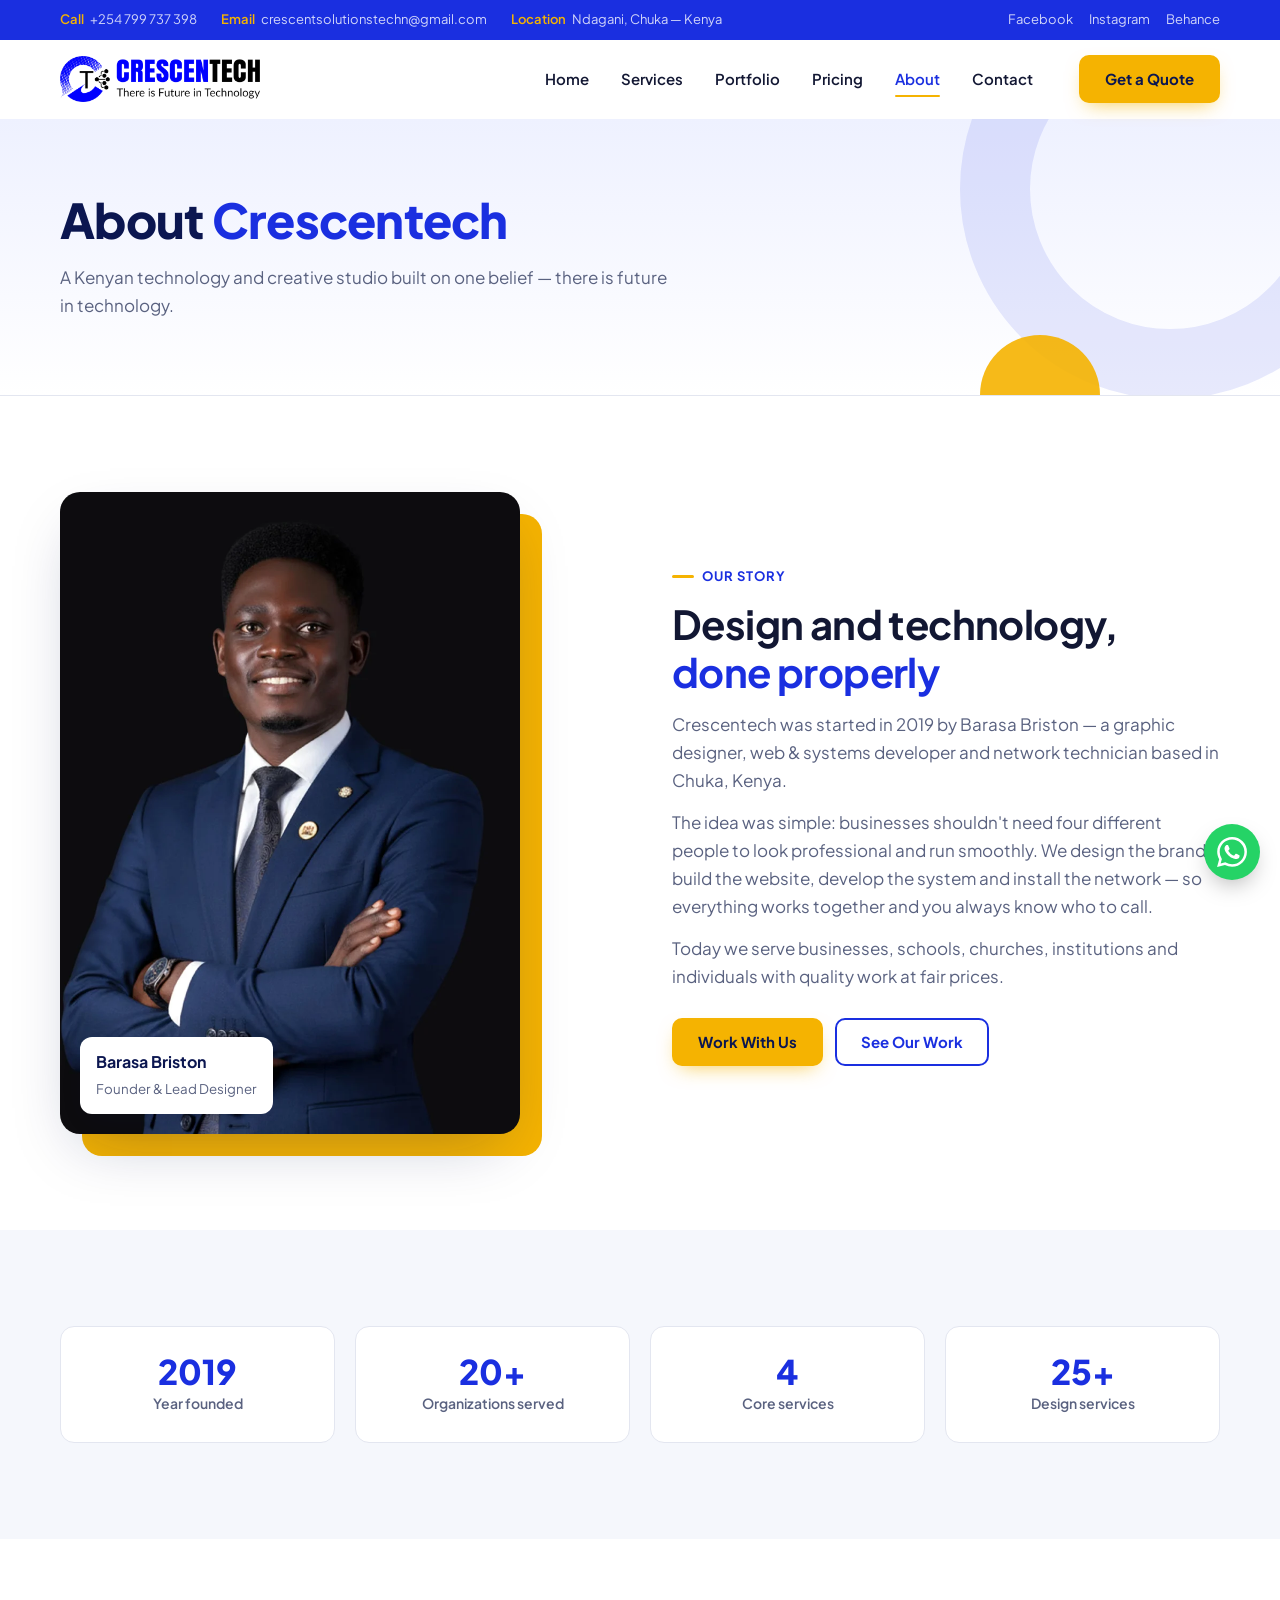
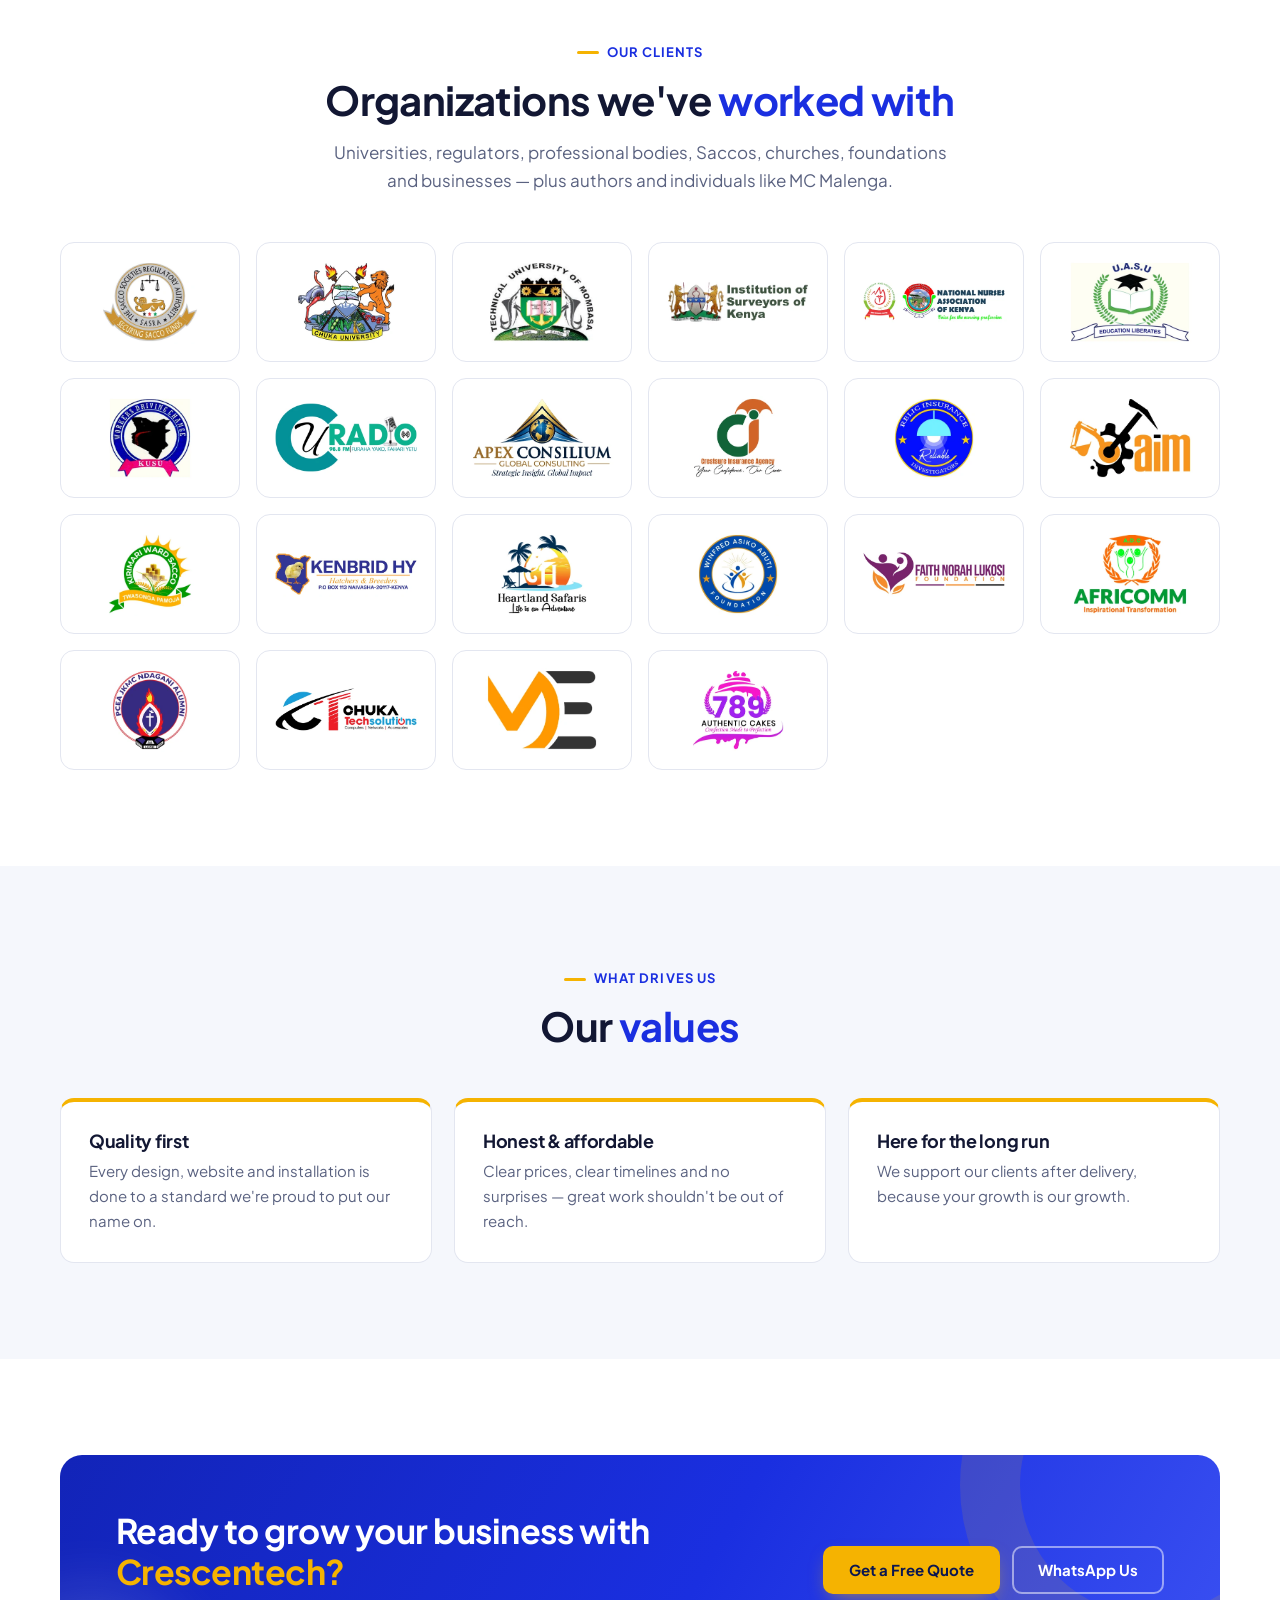
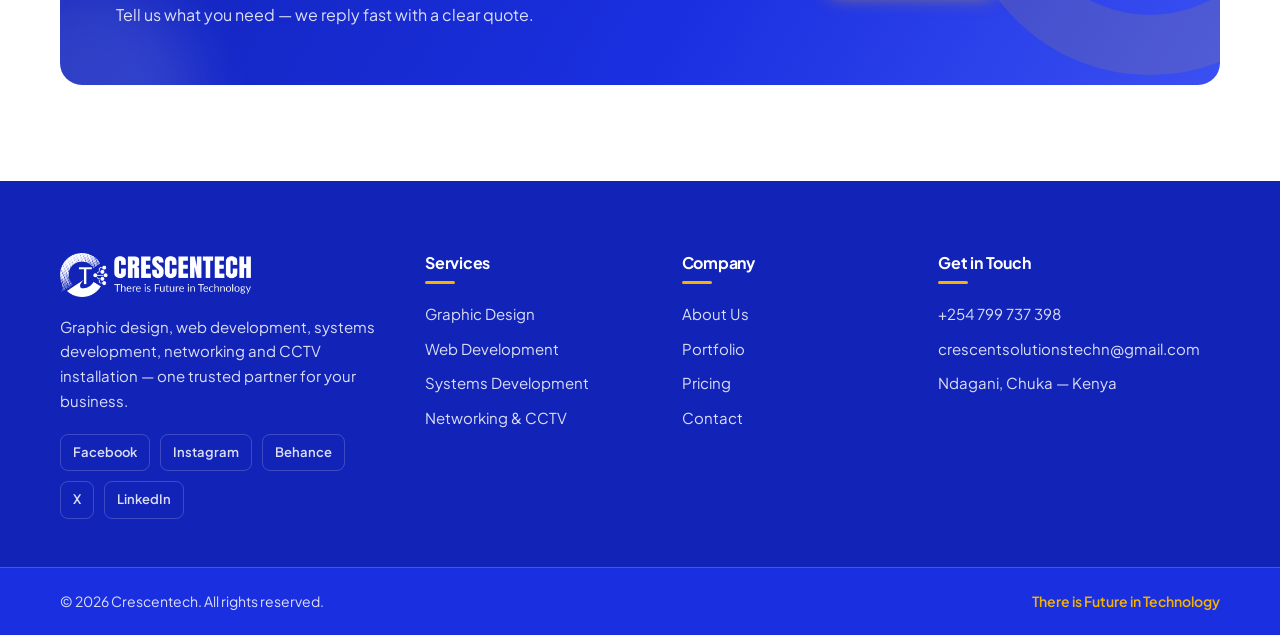
==== commit d94eee52: "Add client logos and designs, 2019 start year, remove breadcrumbs - Trusted-by logo strip on home an" ====
--- a/about.html
+++ b/about.html
@@ -4,10 +4,10 @@
   <meta charset="utf-8">
   <meta name="viewport" content="width=device-width, initial-scale=1">
   <title>About | Crescentech</title>
-  <meta name="description" content="Crescentech is a Kenyan design and technology studio founded by Barasa Briston in 2021.">
+  <meta name="description" content="Crescentech is a Kenyan design and technology studio founded by Barasa Briston in 2019.">
   <meta name="theme-color" content="#1a2fe0">
   <meta property="og:title" content="About | Crescentech">
-  <meta property="og:description" content="Crescentech is a Kenyan design and technology studio founded by Barasa Briston in 2021.">
+  <meta property="og:description" content="Crescentech is a Kenyan design and technology studio founded by Barasa Briston in 2019.">
   <meta property="og:image" content="assets/logo-h.png">
   <link rel="icon" type="image/png" href="assets/favicon.png">
   <link rel="preconnect" href="https://fonts.googleapis.com">
@@ -52,7 +52,6 @@
 <main id="main">
 <section class="page-hero">
   <div class="container">
-    <div class="crumbs"><a href="index.html">Home</a><span>/</span>About</div>
     <h1>About <span>Crescentech</span></h1>
     <p>A Kenyan technology and creative studio built on one belief — there is future in technology.</p>
   </div>
@@ -67,7 +66,7 @@
     <div class="reveal">
       <span class="kicker">Our story</span>
       <h2 class="title">Design and technology, <span>done properly</span></h2>
-      <p class="lead">Crescentech was started in 2021 by Barasa Briston — a graphic designer, web &amp; systems developer and network technician based in Chuka, Kenya.</p>
+      <p class="lead">Crescentech was started in 2019 by Barasa Briston — a graphic designer, web &amp; systems developer and network technician based in Chuka, Kenya.</p>
       <p class="lead">The idea was simple: businesses shouldn't need four different people to look professional and run smoothly. We design the brand, build the website, develop the system and install the network — so everything works together and you always know who to call.</p>
       <p class="lead">Today we serve businesses, schools, churches, institutions and individuals with quality work at fair prices.</p>
       <div style="margin-top:28px;display:flex;gap:12px;flex-wrap:wrap"><a href="contact.html" class="btn btn--gold">Work With Us</a><a href="portfolio.html" class="btn btn--outline">See Our Work</a></div>
@@ -78,15 +77,28 @@
 <section class="section section--soft">
   <div class="container">
     <div class="stats">
-      <div class="stat reveal"><strong>2021</strong><span>Year founded</span></div>
+      <div class="stat reveal"><strong>2019</strong><span>Year founded</span></div>
+      <div class="stat reveal"><strong>20+</strong><span>Organizations served</span></div>
       <div class="stat reveal"><strong>4</strong><span>Core services</span></div>
       <div class="stat reveal"><strong>25+</strong><span>Design services</span></div>
-      <div class="stat reveal"><strong>3</strong><span>Free corrections per design</span></div>
     </div>
   </div>
 </section>
 
 <section class="section">
+  <div class="container">
+    <div class="head head--center reveal">
+      <span class="kicker">Our clients</span>
+      <h2 class="title">Organizations we've <span>worked with</span></h2>
+      <p class="lead">Universities, regulators, professional bodies, Saccos, churches, foundations and businesses — plus authors and individuals like MC Malenga.</p>
+    </div>
+    <div class="logo-wall">
+      <div class="reveal"><img src="assets/clients/sasra.webp" alt="SASRA — Sacco Societies Regulatory Authority" title="SASRA — Sacco Societies Regulatory Authority" loading="lazy"></div><div class="reveal"><img src="assets/clients/chuka-university.webp" alt="Chuka University" title="Chuka University" loading="lazy"></div><div class="reveal"><img src="assets/clients/tum.webp" alt="Technical University of Mombasa" title="Technical University of Mombasa" loading="lazy"></div><div class="reveal"><img src="assets/clients/isk.webp" alt="Institution of Surveyors of Kenya" title="Institution of Surveyors of Kenya" loading="lazy"></div><div class="reveal"><img src="assets/clients/nnak.webp" alt="National Nurses Association of Kenya" title="National Nurses Association of Kenya" loading="lazy"></div><div class="reveal"><img src="assets/clients/uasu.webp" alt="UASU" title="UASU" loading="lazy"></div><div class="reveal"><img src="assets/clients/kusu.webp" alt="KUSU" title="KUSU" loading="lazy"></div><div class="reveal"><img src="assets/clients/chuka-radio.webp" alt="Chuka University Radio 98.8 FM" title="Chuka University Radio 98.8 FM" loading="lazy"></div><div class="reveal"><img src="assets/clients/apex.webp" alt="Apex Consilium Global Consulting" title="Apex Consilium Global Consulting" loading="lazy"></div><div class="reveal"><img src="assets/clients/crestsure.webp" alt="Crestsure Insurance Agency" title="Crestsure Insurance Agency" loading="lazy"></div><div class="reveal"><img src="assets/clients/relic.webp" alt="Relic Insurance Investigators" title="Relic Insurance Investigators" loading="lazy"></div><div class="reveal"><img src="assets/clients/aim.webp" alt="Amphibians International Mining" title="Amphibians International Mining" loading="lazy"></div><div class="reveal"><img src="assets/clients/kirimari.webp" alt="Kirimari Ward Sacco" title="Kirimari Ward Sacco" loading="lazy"></div><div class="reveal"><img src="assets/clients/kenbrid.webp" alt="Kenbrid HY Hatchers & Breeders" title="Kenbrid HY Hatchers & Breeders" loading="lazy"></div><div class="reveal"><img src="assets/clients/heartland.webp" alt="Heartland Safaris" title="Heartland Safaris" loading="lazy"></div><div class="reveal"><img src="assets/clients/waa-foundation.webp" alt="Winfred Asiko Abuti Foundation" title="Winfred Asiko Abuti Foundation" loading="lazy"></div><div class="reveal"><img src="assets/clients/fnl-foundation.webp" alt="Faith Norah Lukosi Foundation" title="Faith Norah Lukosi Foundation" loading="lazy"></div><div class="reveal"><img src="assets/clients/africomm.webp" alt="Africomm Development Centre" title="Africomm Development Centre" loading="lazy"></div><div class="reveal"><img src="assets/clients/pcea-jkmc.webp" alt="PCEA JKMC Ndagani Alumni" title="PCEA JKMC Ndagani Alumni" loading="lazy"></div><div class="reveal"><img src="assets/clients/chuka-tech.webp" alt="Chuka Tech Solutions" title="Chuka Tech Solutions" loading="lazy"></div><div class="reveal"><img src="assets/clients/midaama.webp" alt="Midaama Enterprises" title="Midaama Enterprises" loading="lazy"></div><div class="reveal"><img src="assets/clients/789-cakes.webp" alt="789 Authentic Cakes" title="789 Authentic Cakes" loading="lazy"></div>
+    </div>
+  </div>
+</section>
+
+<section class="section section--soft">
   <div class="container">
     <div class="head head--center reveal">
       <span class="kicker">What drives us</span>
--- a/css/style.css
+++ b/css/style.css
@@ -178,6 +178,20 @@
 .item:hover .item__info, .item:focus-visible .item__info { opacity: 1; transform: none; }
 .item.is-hidden { display: none; }
 @media (hover: none) { .item__info { opacity: 1; transform: none; } }
+
+/* clients */
+.clients { padding: 44px 0 48px; border-bottom: 1px solid var(--line); }
+.clients__title { text-align: center; margin: 0 0 26px; font-size: 14px; font-weight: 600; color: var(--muted); }
+.marquee { overflow: hidden; -webkit-mask-image: linear-gradient(90deg, transparent, #000 8%, #000 92%, transparent); mask-image: linear-gradient(90deg, transparent, #000 8%, #000 92%, transparent); }
+.marquee__track { display: flex; width: max-content; animation: marquee 60s linear infinite; }
+.marquee:hover .marquee__track { animation-play-state: paused; }
+.marquee__dup { display: contents; }
+.marquee img { height: 64px; width: auto; max-width: 170px; object-fit: contain; margin: 0 30px; filter: grayscale(1); opacity: .65; mix-blend-mode: multiply; transition: filter .3s, opacity .3s; }
+.marquee img:hover { filter: none; opacity: 1; }
+@keyframes marquee { to { transform: translateX(-50%); } }
+.logo-wall { display: grid; grid-template-columns: repeat(6, 1fr); gap: 16px; }
+.logo-wall div { background: #fff; border: 1px solid var(--line); border-radius: var(--radius); height: 120px; display: grid; place-items: center; padding: 16px; }
+.logo-wall img { max-height: 84px; max-width: 100%; object-fit: contain; }
 
 /* websites & systems */
 .sites { display: grid; grid-template-columns: repeat(3, 1fr); gap: 26px; }
@@ -257,10 +271,7 @@
 .page-hero::before { content: ""; position: absolute; right: -100px; top: -140px; width: 420px; height: 420px; border-radius: 50%; border: 70px solid rgba(26,47,224,.10); }
 .page-hero::after { content: ""; position: absolute; right: 180px; bottom: -60px; width: 120px; height: 120px; border-radius: 50%; background: var(--gold); opacity: .9; }
 .page-hero .container { position: relative; z-index: 1; }
-.crumbs { font-size: 14px; color: var(--muted); font-weight: 600; }
-.crumbs a:hover { color: var(--blue); }
-.crumbs span { margin: 0 8px; color: var(--gold); }
-.page-hero h1 { font-size: clamp(32px, 4vw, 48px); font-weight: 800; margin-top: 14px; color: var(--navy); }
+.page-hero h1 { font-size: clamp(32px, 4vw, 48px); font-weight: 800; color: var(--navy); }
 .page-hero h1 span { color: var(--blue); }
 .page-hero p { color: var(--muted); font-size: 17px; max-width: 620px; margin-top: 14px; }
 
@@ -427,6 +438,7 @@
   .design-list { grid-template-columns: repeat(3, 1fr); }
   .work--4 { grid-template-columns: repeat(3, 1fr); }
   .sites { grid-template-columns: repeat(2, 1fr); }
+  .logo-wall { grid-template-columns: repeat(4, 1fr); }
   .footer__grid { grid-template-columns: 1fr 1fr; }
 }
 @media (max-width: 900px) {
@@ -459,6 +471,9 @@
   .work, .work--4 { grid-template-columns: 1fr 1fr; gap: 12px; }
   .item__info { display: none; }
   .sites { grid-template-columns: 1fr; }
+  .logo-wall { grid-template-columns: repeat(2, 1fr); gap: 10px; }
+  .logo-wall div { height: 100px; }
+  .marquee img { height: 48px; margin: 0 20px; }
   .site--wide { flex-direction: column; }
   .site--wide .site__frame { margin: 14px 14px 0; border-bottom: 0; border-radius: 10px 10px 0 0; }
   .site--wide .site__body { border-top: 1px solid var(--line); padding: 20px 22px 24px; }
@@ -477,4 +492,6 @@
 @media (prefers-reduced-motion: reduce) {
   *, *::before, *::after { transition-duration: .01ms !important; animation-duration: .01ms !important; scroll-behavior: auto !important; }
   .reveal { opacity: 1; transform: none; }
-}
+  .marquee__track { animation: none !important; width: auto; flex-wrap: wrap; justify-content: center; row-gap: 20px; }
+  .marquee__dup { display: none; }
+}
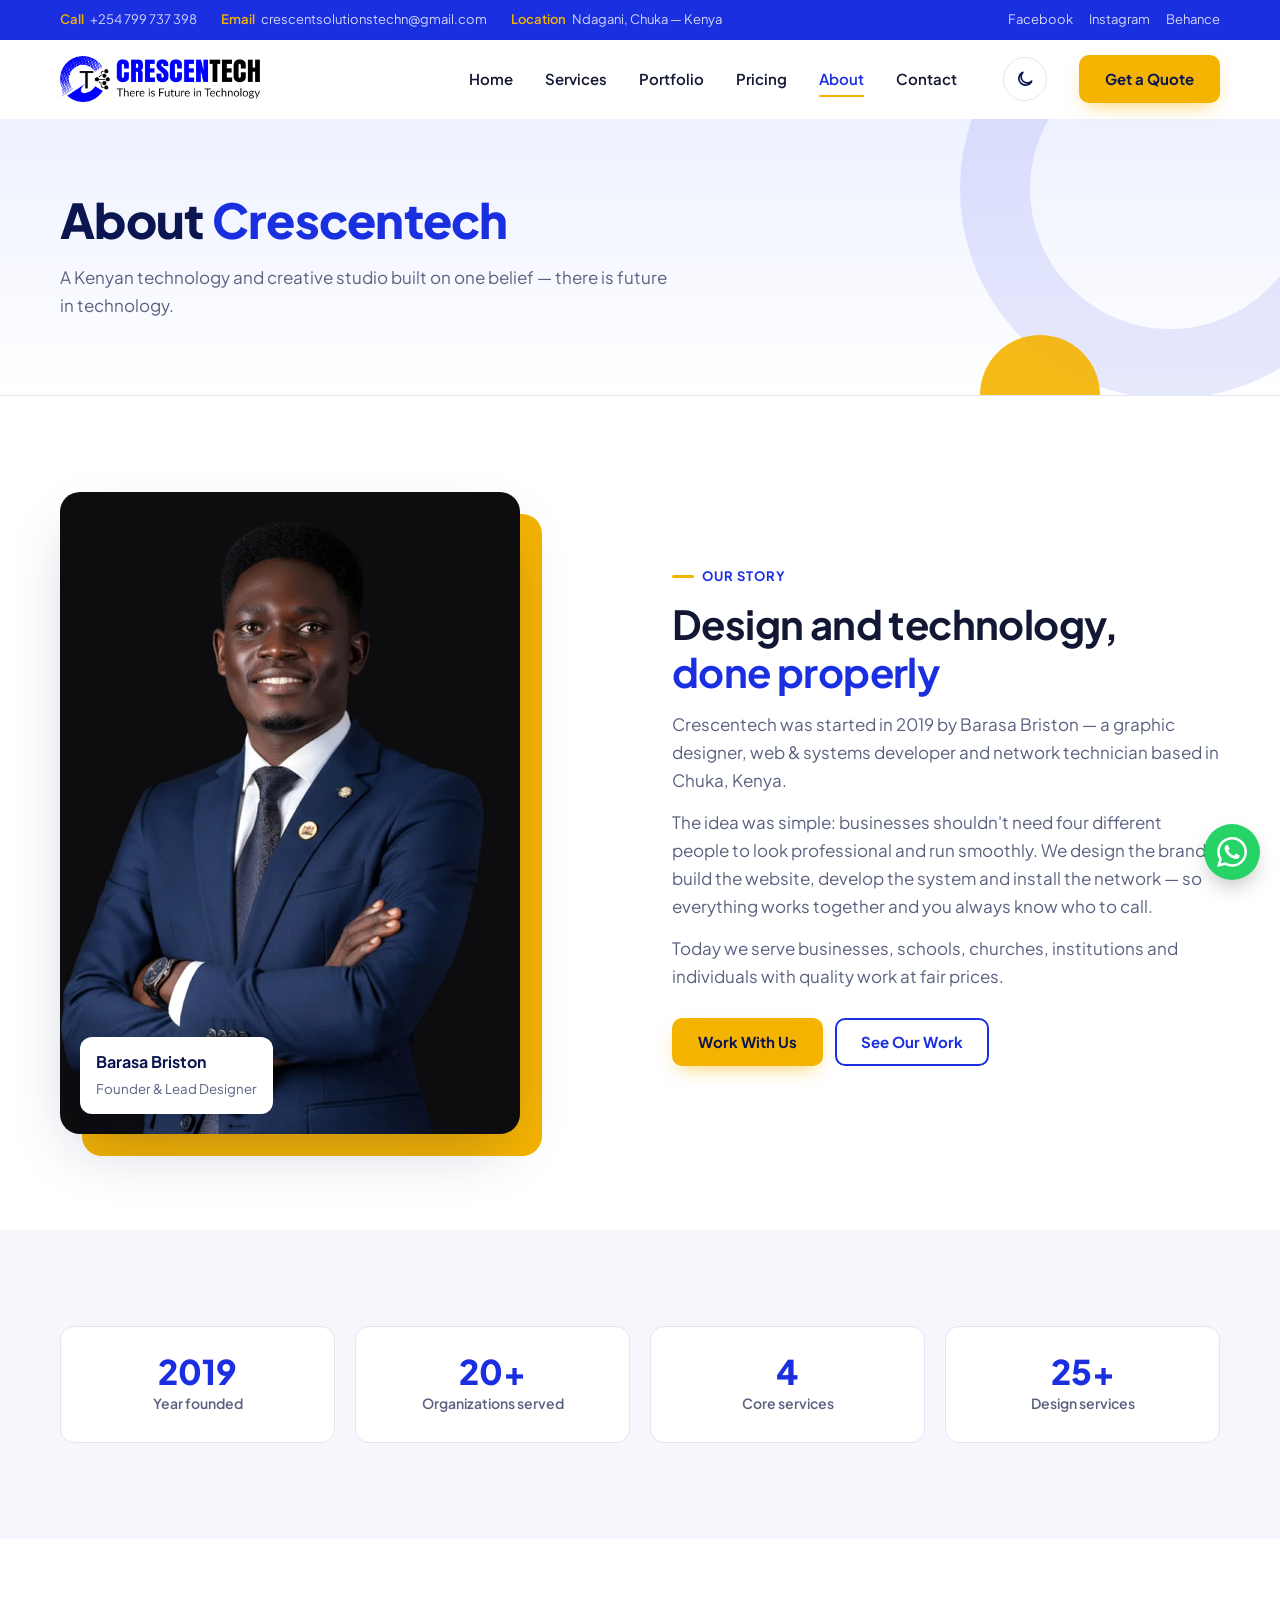
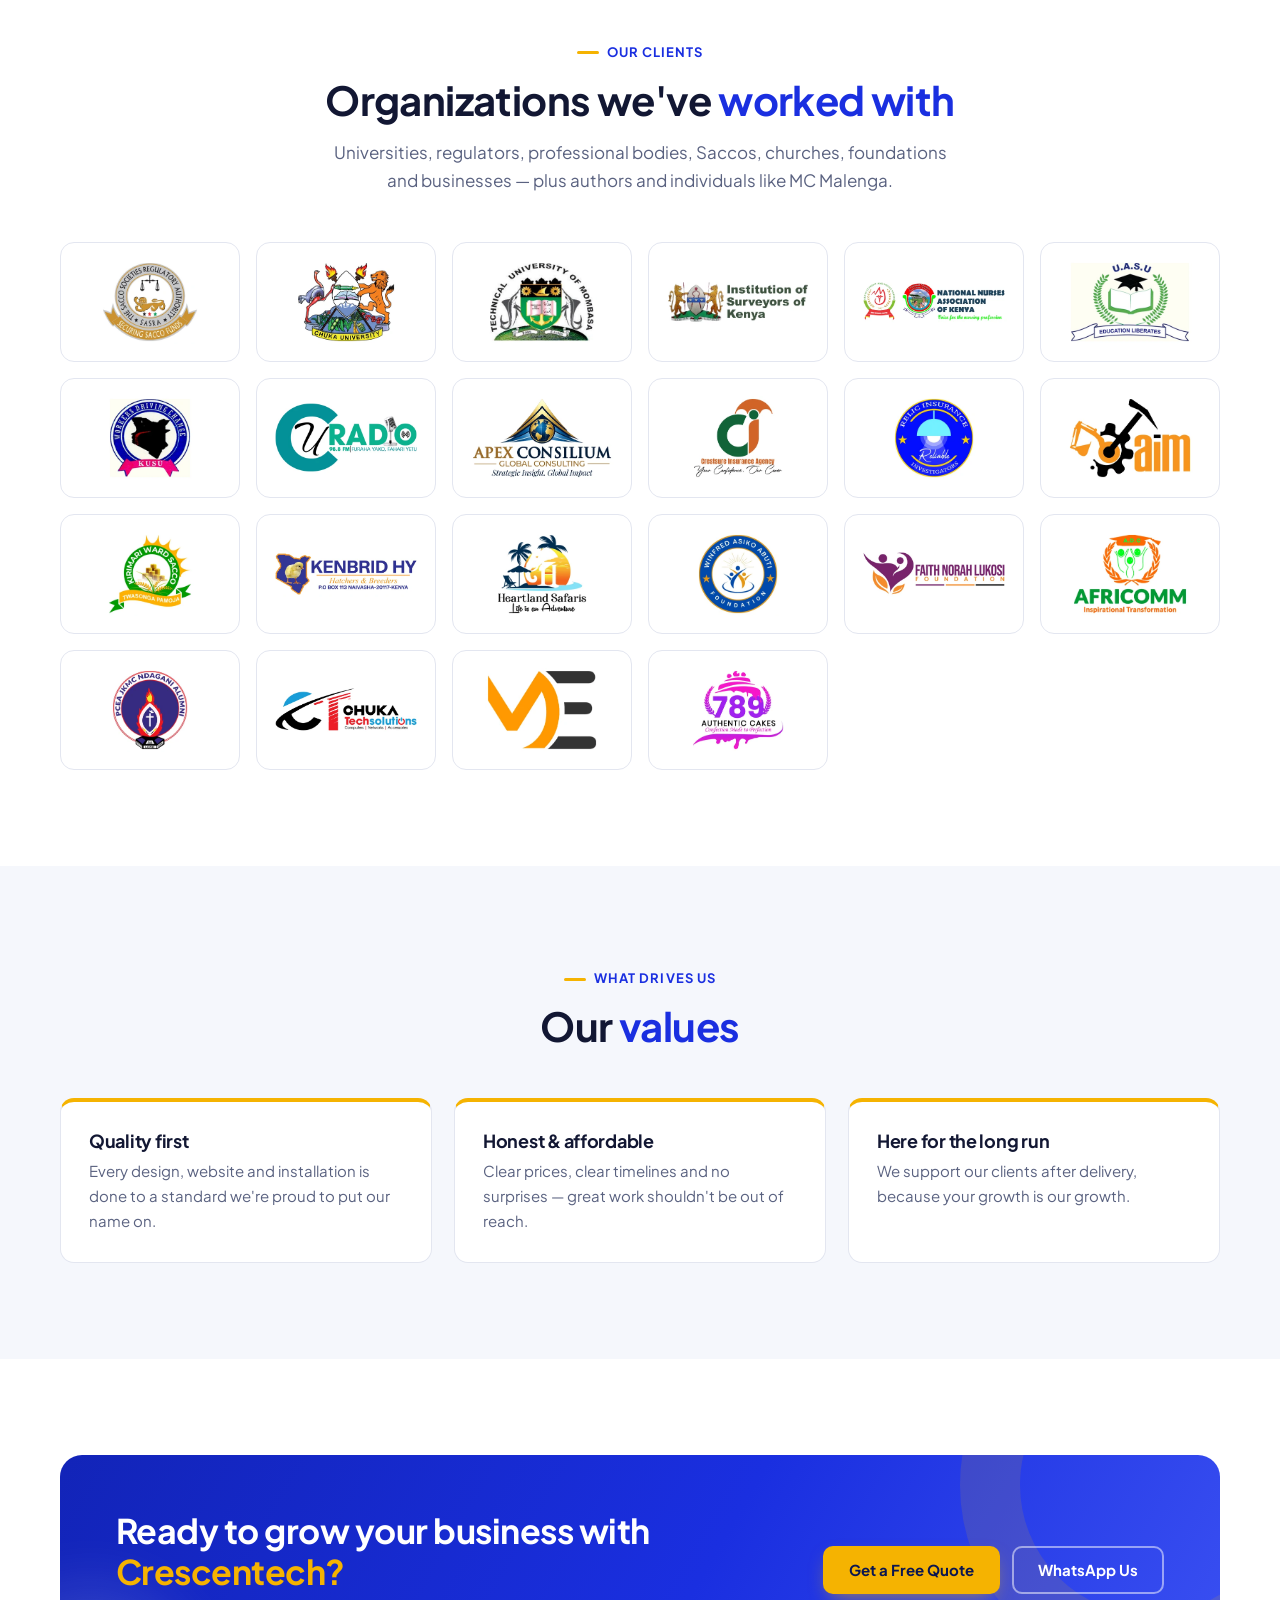
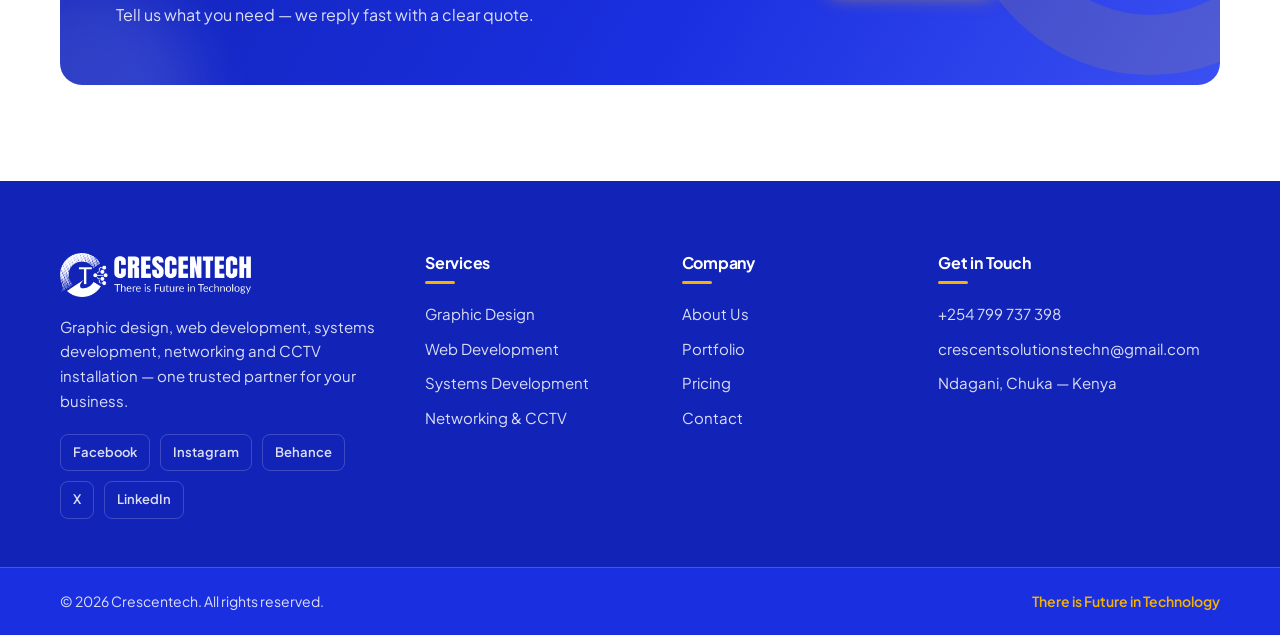
==== commit 9c3b422b: "Add light/dark mode switch and centre content on phones Co-Authored-By: Claude Opus 5.5 <noreply@ant" ====
--- a/about.html
+++ b/about.html
@@ -14,6 +14,7 @@
   <link rel="preconnect" href="https://fonts.gstatic.com" crossorigin>
   <link href="https://fonts.googleapis.com/css2?family=Plus+Jakarta+Sans:wght@400;500;600;700;800&display=swap" rel="stylesheet">
   <link rel="stylesheet" href="css/style.css">
+  <script>try{if(localStorage.getItem('theme')==='dark')document.documentElement.dataset.theme='dark'}catch(e){}</script>
 </head>
 <body>
 <a class="skip" href="#main">Skip to content</a>
@@ -35,7 +36,7 @@
 
 <header class="header" id="header">
   <div class="container">
-    <a href="index.html" class="logo" aria-label="Crescentech home"><img src="assets/logo-h.png" alt="Crescentech — There is Future in Technology" width="694" height="160"></a>
+    <a href="index.html" class="logo" aria-label="Crescentech home"><img class="logo__light" src="assets/logo-h.png" alt="Crescentech — There is Future in Technology" width="694" height="160"><img class="logo__dark" src="assets/logo-h-white.png" alt="" width="694" height="160"></a>
     <nav class="nav" id="nav" aria-label="Main">
         <a href="index.html">Home</a>
         <a href="services.html">Services</a>
@@ -44,6 +45,10 @@
         <a href="about.html" aria-current="page">About</a>
         <a href="contact.html">Contact</a>
     </nav>
+    <button class="theme-btn" type="button" aria-label="Switch to dark mode" title="Dark / light mode">
+      <svg class="i-moon" viewBox="0 0 24 24" aria-hidden="true"><path d="M20 14.5A8 8 0 1 1 9.5 4a6.5 6.5 0 0 0 10.5 10.5z"/></svg>
+      <svg class="i-sun" viewBox="0 0 24 24" aria-hidden="true"><circle cx="12" cy="12" r="4.2"/><path d="M12 2.5v2.2M12 19.3v2.2M2.5 12h2.2M19.3 12h2.2M5.3 5.3l1.6 1.6M17.1 17.1l1.6 1.6M5.3 18.7l1.6-1.6M17.1 6.9l1.6-1.6"/></svg>
+    </button>
     <a href="contact.html" class="btn btn--gold">Get a Quote</a>
     <button class="menu-btn" aria-label="Menu" aria-expanded="false" aria-controls="nav"><span></span><span></span><span></span></button>
   </div>
--- a/css/style.css
+++ b/css/style.css
@@ -8,6 +8,7 @@
   --blue-dark: #1224b8;
   --navy: #0b1650;
   --navy-2: #101e66;
+  --ink: #0b1650; /* dark text on gold/white, same in both themes */
   --gold: #f5b301;
   --gold-dark: #dc9e00;
   --gold-soft: #fff5d9;
@@ -18,6 +19,12 @@
   --line: #e3e6f0;
   --bg: #ffffff;
   --bg-soft: #f5f7fc;
+  --surface: #ffffff;
+  --row-alt: var(--row-alt);
+  --line-strong: var(--line-strong);
+  --header-bg: rgba(255,255,255,.96);
+  --terms-line: #f3dfa2;
+  --terms-text: #4a4630;
 
   --font: "Plus Jakarta Sans", system-ui, -apple-system, "Segoe UI", sans-serif;
   --radius: 14px;
@@ -27,6 +34,29 @@
   --ease: cubic-bezier(.2, .7, .2, 1);
 }
 
+/* dark mode — deep brand navy, never pure black */
+:root[data-theme="dark"] {
+  color-scheme: dark;
+  --blue: #4257ff;
+  --blue-dark: #1f33d6;
+  --navy: #f2f4fc;
+  --blue-soft: #18214f;
+  --gold-soft: #2b2612;
+  --text: #e6e9f5;
+  --muted: #a4acc9;
+  --line: #27315f;
+  --line-strong: #36427a;
+  --bg: #0e1433;
+  --bg-soft: #131b40;
+  --surface: #172049;
+  --row-alt: #1a2350;
+  --header-bg: rgba(14,20,51,.94);
+  --terms-line: #4d4320;
+  --terms-text: #e8dfbb;
+  --shadow: 0 10px 30px -12px rgba(0,0,0,.5);
+  --shadow-lg: 0 24px 60px -20px rgba(0,0,0,.6);
+}
+
 *, *::before, *::after { box-sizing: border-box; }
 html { scroll-behavior: smooth; -webkit-text-size-adjust: 100%; }
 body {
@@ -40,7 +70,7 @@
 h1, h2, h3, h4 { margin: 0; line-height: 1.2; font-weight: 700; letter-spacing: -.015em; }
 p { margin: 0; }
 :focus-visible { outline: 2px solid var(--gold); outline-offset: 3px; }
-::selection { background: var(--gold); color: var(--navy); }
+::selection { background: var(--gold); color: var(--ink); }
 
 .container { width: 100%; max-width: var(--max); margin: 0 auto; padding: 0 20px; }
 .section { padding: 96px 0; }
@@ -70,14 +100,14 @@
   transition: background .2s, color .2s, border-color .2s, transform .2s, box-shadow .2s;
 }
 .btn:hover { transform: translateY(-2px); }
-.btn--gold { background: var(--gold); color: var(--navy); box-shadow: 0 8px 20px -8px rgba(245,179,1,.7); }
+.btn--gold { background: var(--gold); color: var(--ink); box-shadow: 0 8px 20px -8px rgba(245,179,1,.7); }
 .btn--gold:hover { background: var(--gold-dark); }
 .btn--blue { background: var(--blue); color: #fff; box-shadow: 0 8px 20px -8px rgba(26,47,224,.6); }
 .btn--blue:hover { background: var(--blue-dark); }
 .btn--outline { border-color: var(--blue); color: var(--blue); }
 .btn--outline:hover { background: var(--blue); color: #fff; }
 .btn--light { border-color: rgba(255,255,255,.5); color: #fff; }
-.btn--light:hover { background: #fff; color: var(--navy); }
+.btn--light:hover { background: #fff; color: var(--ink); }
 .link { color: var(--blue); font-weight: 700; display: inline-flex; gap: 6px; align-items: center; }
 .link span { transition: transform .2s; }
 .link:hover span { transform: translateX(4px); }
@@ -92,17 +122,29 @@
 .topbar__info b { color: var(--gold); font-weight: 600; margin-right: 6px; }
 .topbar__social { display: flex; gap: 16px; }
 
-.header { position: sticky; top: 0; z-index: 50; background: rgba(255,255,255,.96); backdrop-filter: blur(10px); border-bottom: 1px solid transparent; transition: box-shadow .3s, border-color .3s; }
+.header { position: sticky; top: 0; z-index: 50; background: var(--header-bg); backdrop-filter: blur(10px); border-bottom: 1px solid transparent; transition: box-shadow .3s, border-color .3s; }
 .header.is-scrolled { box-shadow: 0 6px 24px -14px rgba(11,22,80,.3); border-color: var(--line); }
 .header .container { display: flex; align-items: center; gap: 32px; min-height: 78px; }
 .logo img { height: 46px; width: auto; }
+.logo__dark { display: none; }
+[data-theme="dark"] .logo__light { display: none; }
+[data-theme="dark"] .logo__dark { display: block; }
+
+.theme-btn { flex: none; width: 44px; height: 44px; border-radius: 50%; border: 1px solid var(--line); background: var(--surface); color: var(--navy); display: grid; place-items: center; padding: 0; transition: border-color .2s, color .2s; }
+.theme-btn:hover { border-color: var(--gold); color: var(--gold-dark); }
+.theme-btn svg { width: 20px; height: 20px; fill: none; stroke: currentColor; stroke-width: 2; stroke-linecap: round; stroke-linejoin: round; }
+.theme-btn .i-sun { display: none; }
+[data-theme="dark"] .theme-btn .i-moon { display: none; }
+[data-theme="dark"] .theme-btn .i-sun { display: block; color: var(--gold); }
+body, .header, .card, .site, .stat, .value, .c-card, .form, .price-card { transition: background-color .3s, border-color .3s; }
+[data-theme="dark"] .marquee img { mix-blend-mode: normal; background: #fff; padding: 8px 12px; border-radius: 10px; opacity: .8; }
 .nav { display: flex; gap: 4px; margin-left: auto; }
 .nav a { padding: 8px 14px; border-radius: 8px; font-weight: 600; font-size: 15px; color: var(--text); position: relative; transition: color .2s; }
 .nav a::after { content: ""; position: absolute; left: 14px; right: 14px; bottom: 2px; height: 2px; background: var(--gold); border-radius: 2px; transform: scaleX(0); transition: transform .25s var(--ease); }
 .nav a:hover { color: var(--blue); }
 .nav a:hover::after, .nav a[aria-current="page"]::after { transform: scaleX(1); }
 .nav a[aria-current="page"] { color: var(--blue); }
-.menu-btn { display: none; margin-left: auto; width: 44px; height: 44px; border: 1px solid var(--line); border-radius: 10px; background: #fff; position: relative; }
+.menu-btn { display: none; margin-left: auto; width: 44px; height: 44px; border: 1px solid var(--line); border-radius: 10px; background: var(--surface); position: relative; }
 .menu-btn span { position: absolute; left: 12px; right: 12px; height: 2px; background: var(--navy); border-radius: 2px; transition: transform .3s, top .3s, opacity .2s; }
 .menu-btn span:nth-child(1) { top: 15px; } .menu-btn span:nth-child(2) { top: 21px; } .menu-btn span:nth-child(3) { top: 27px; }
 .menu-btn[aria-expanded="true"] span:nth-child(1) { top: 21px; transform: rotate(45deg); }
@@ -112,7 +154,7 @@
 /* ==========================================================================
    HOME HERO
    ========================================================================== */
-.hero { background: linear-gradient(180deg, var(--bg-soft), #fff); padding: 72px 0 96px; position: relative; overflow: hidden; }
+.hero { background: linear-gradient(180deg, var(--bg-soft), var(--bg)); padding: 72px 0 96px; position: relative; overflow: hidden; }
 .hero::before { content: ""; position: absolute; width: 560px; height: 560px; right: -160px; top: -200px; border-radius: 50%; background: radial-gradient(circle, rgba(26,47,224,.10), transparent 70%); }
 .hero .container { display: grid; grid-template-columns: 1.05fr 1fr; gap: 56px; align-items: center; position: relative; }
 .hero h1 { font-size: clamp(34px, 4.3vw, 54px); font-weight: 800; letter-spacing: -.025em; margin-top: 18px; }
@@ -124,14 +166,14 @@
 .hero__trust div { font-size: 14px; color: var(--muted); }
 .hero__trust strong { display: block; font-size: 24px; color: var(--navy); font-weight: 800; }
 
-.pill { display: inline-flex; align-items: center; gap: 10px; padding: 7px 14px 7px 8px; background: #fff; border: 1px solid var(--line); border-radius: 999px; font-size: 13px; font-weight: 600; color: var(--navy); box-shadow: var(--shadow); }
-.pill i { font-style: normal; background: var(--gold); color: var(--navy); font-size: 11px; font-weight: 800; padding: 3px 9px; border-radius: 999px; }
+.pill { display: inline-flex; align-items: center; gap: 10px; padding: 7px 14px 7px 8px; background: var(--surface); border: 1px solid var(--line); border-radius: 999px; font-size: 13px; font-weight: 600; color: var(--navy); box-shadow: var(--shadow); }
+.pill i { font-style: normal; background: var(--gold); color: var(--ink); font-size: 11px; font-weight: 800; padding: 3px 9px; border-radius: 999px; }
 
 .hero__media { position: relative; min-height: 460px; }
 .hero__main { position: absolute; inset: 0 60px 70px 0; border-radius: 20px; overflow: hidden; box-shadow: var(--shadow-lg); }
 .hero__main img { width: 100%; height: 100%; object-fit: cover; }
-.hero__card { position: absolute; right: 0; bottom: 0; width: 46%; border-radius: 16px; overflow: hidden; border: 6px solid #fff; box-shadow: var(--shadow-lg); }
-.hero__badge { position: absolute; left: -22px; bottom: 34px; background: #fff; border-radius: 14px; padding: 14px 18px; box-shadow: var(--shadow-lg); display: flex; gap: 12px; align-items: center; }
+.hero__card { position: absolute; right: 0; bottom: 0; width: 46%; border-radius: 16px; overflow: hidden; border: 6px solid var(--surface); box-shadow: var(--shadow-lg); }
+.hero__badge { position: absolute; left: -22px; bottom: 34px; background: var(--surface); border-radius: 14px; padding: 14px 18px; box-shadow: var(--shadow-lg); display: flex; gap: 12px; align-items: center; }
 .hero__badge b { display: block; font-size: 15px; color: var(--navy); }
 .hero__badge small { color: var(--muted); font-size: 13px; }
 .hero__badge .dot { width: 40px; height: 40px; border-radius: 10px; background: var(--gold-soft); display: grid; place-items: center; }
@@ -148,7 +190,7 @@
    ========================================================================== */
 .cards { display: grid; grid-template-columns: repeat(4, 1fr); gap: 22px; }
 .card {
-  background: #fff; border: 1px solid var(--line); border-radius: var(--radius); padding: 30px 26px;
+  background: var(--surface); border: 1px solid var(--line); border-radius: var(--radius); padding: 30px 26px;
   display: flex; flex-direction: column; gap: 12px; position: relative; overflow: hidden;
   transition: transform .3s var(--ease), box-shadow .3s, border-color .3s;
 }
@@ -170,7 +212,7 @@
 .item:hover img { transform: scale(1.05); }
 .item__info {
   position: absolute; left: 12px; right: 12px; bottom: 12px; padding: 12px 14px; border-radius: 10px;
-  background: rgba(255,255,255,.96); box-shadow: var(--shadow);
+  background: var(--surface); box-shadow: var(--shadow);
   opacity: 0; transform: translateY(10px); transition: opacity .3s, transform .3s var(--ease);
 }
 .item__info b { display: block; font-size: 14px; color: var(--navy); line-height: 1.3; }
@@ -195,11 +237,11 @@
 
 /* websites & systems */
 .sites { display: grid; grid-template-columns: repeat(3, 1fr); gap: 26px; }
-.site { display: flex; flex-direction: column; text-align: left; padding: 0; border: 1px solid var(--line); border-radius: 18px; background: #fff; overflow: hidden; transition: transform .35s var(--ease), box-shadow .35s var(--ease); }
+.site { display: flex; flex-direction: column; text-align: left; padding: 0; border: 1px solid var(--line); border-radius: 18px; background: var(--surface); overflow: hidden; transition: transform .35s var(--ease), box-shadow .35s var(--ease); }
 .site:hover, .site:focus-within { transform: translateY(-6px); box-shadow: var(--shadow-lg); }
 .site__frame { display: block; padding: 0; cursor: zoom-in; text-align: left; margin: 14px 14px 0; border: 1px solid var(--line); border-bottom: 0; border-radius: 10px 10px 0 0; overflow: hidden; background: var(--bg-soft); }
 .site__bar { display: flex; gap: 5px; padding: 8px 10px; background: var(--bg-soft); border-bottom: 1px solid var(--line); }
-.site__bar i { width: 8px; height: 8px; border-radius: 50%; background: #d5d9e8; }
+.site__bar i { width: 8px; height: 8px; border-radius: 50%; background: var(--line-strong); }
 .site__frame img { width: 100%; aspect-ratio: 8 / 5; object-fit: cover; object-position: top; transition: transform .6s var(--ease); }
 .site:hover .site__frame img { transform: scale(1.03); }
 .site__body { display: block; padding: 20px 22px 24px; border-top: 1px solid var(--line); }
@@ -215,7 +257,7 @@
 #design .filters { justify-content: flex-start; }
 
 .filters { display: flex; flex-wrap: wrap; gap: 10px; justify-content: center; margin-bottom: 40px; }
-.filter { padding: 10px 20px; border-radius: 999px; border: 1px solid var(--line); background: #fff; font-weight: 600; font-size: 14px; color: var(--text); transition: all .2s; }
+.filter { padding: 10px 20px; border-radius: 999px; border: 1px solid var(--line); background: var(--surface); font-weight: 600; font-size: 14px; color: var(--text); transition: all .2s; }
 .filter:hover { border-color: var(--blue); color: var(--blue); }
 .filter.is-active { background: var(--blue); border-color: var(--blue); color: #fff; }
 .filter em { font-style: normal; opacity: .65; font-weight: 500; margin-left: 4px; }
@@ -245,9 +287,9 @@
    ========================================================================== */
 .steps { display: grid; grid-template-columns: repeat(4, 1fr); gap: 22px; counter-reset: step; position: relative; }
 .step { text-align: center; padding: 0 10px; position: relative; }
-.step::after { content: ""; position: absolute; top: 28px; left: calc(50% + 40px); right: calc(-50% + 40px); border-top: 2px dashed #c9cfe6; }
+.step::after { content: ""; position: absolute; top: 28px; left: calc(50% + 40px); right: calc(-50% + 40px); border-top: 2px dashed var(--line-strong); }
 .step:last-child::after { display: none; }
-.step__n { width: 56px; height: 56px; border-radius: 50%; margin: 0 auto 18px; display: grid; place-items: center; background: #fff; border: 2px solid var(--blue); color: var(--blue); font-weight: 800; font-size: 18px; transition: background .3s, color .3s; }
+.step__n { width: 56px; height: 56px; border-radius: 50%; margin: 0 auto 18px; display: grid; place-items: center; background: var(--surface); border: 2px solid var(--blue); color: var(--blue); font-weight: 800; font-size: 18px; transition: background .3s, color .3s; }
 .step:hover .step__n { background: var(--blue); color: #fff; }
 .step h3 { font-size: 18px; margin-bottom: 8px; }
 .step p { color: var(--muted); font-size: 15px; }
@@ -267,7 +309,7 @@
 /* ==========================================================================
    PAGE HERO (inner pages)
    ========================================================================== */
-.page-hero { background: linear-gradient(180deg, var(--blue-soft), #fff); color: var(--text); border-bottom: 1px solid var(--line); padding: 72px 0 76px; position: relative; overflow: hidden; }
+.page-hero { background: linear-gradient(180deg, var(--blue-soft), var(--bg)); color: var(--text); border-bottom: 1px solid var(--line); padding: 72px 0 76px; position: relative; overflow: hidden; }
 .page-hero::before { content: ""; position: absolute; right: -100px; top: -140px; width: 420px; height: 420px; border-radius: 50%; border: 70px solid rgba(26,47,224,.10); }
 .page-hero::after { content: ""; position: absolute; right: 180px; bottom: -60px; width: 120px; height: 120px; border-radius: 50%; background: var(--gold); opacity: .9; }
 .page-hero .container { position: relative; z-index: 1; }
@@ -284,9 +326,9 @@
 .service .lead { margin-top: 12px; }
 
 /* clean mock UI used for Systems */
-.mock { background: #fff; border-radius: 18px; box-shadow: var(--shadow-lg); overflow: hidden; border: 1px solid var(--line); }
+.mock { background: var(--surface); border-radius: 18px; box-shadow: var(--shadow-lg); overflow: hidden; border: 1px solid var(--line); }
 .mock__bar { display: flex; gap: 6px; padding: 12px 16px; background: var(--bg-soft); border-bottom: 1px solid var(--line); align-items: center; }
-.mock__bar i { width: 10px; height: 10px; border-radius: 50%; background: #d5d9e8; }
+.mock__bar i { width: 10px; height: 10px; border-radius: 50%; background: var(--line-strong); }
 .mock__bar span { margin-left: 10px; font-size: 12px; color: var(--muted); font-weight: 600; }
 .mock__body { display: grid; grid-template-columns: 120px 1fr; min-height: 320px; }
 .mock__side { background: var(--blue); padding: 16px 12px; display: flex; flex-direction: column; gap: 8px; }
@@ -306,10 +348,10 @@
 .mock__rows span { height: 22px; border-radius: 6px; background: var(--bg-soft); }
 
 /* light network diagram used for Networking */
-.diagram { background: #fff; border-radius: 18px; box-shadow: var(--shadow-lg); border: 1px solid var(--line); padding: 26px; }
+.diagram { background: var(--surface); border-radius: 18px; box-shadow: var(--shadow-lg); border: 1px solid var(--line); padding: 26px; }
 .diagram svg { width: 100%; height: auto; }
-.diagram .ln { fill: none; stroke: #b8c0dd; stroke-width: 1.5; stroke-dasharray: 4 4; }
-.diagram .nd { fill: #fff; stroke: var(--blue); stroke-width: 1.5; }
+.diagram .ln { fill: none; stroke: var(--line-strong); stroke-width: 1.5; stroke-dasharray: 4 4; }
+.diagram .nd { fill: var(--surface); stroke: var(--blue); stroke-width: 1.5; }
 .diagram .nd--gold { stroke: var(--gold-dark); fill: var(--gold-soft); }
 .diagram .nd--navy { fill: var(--blue); stroke: var(--blue); }
 .diagram text { font-family: var(--font); font-size: 11px; font-weight: 700; fill: var(--navy); text-anchor: middle; }
@@ -317,7 +359,7 @@
 .diagram .pk { fill: var(--gold); }
 
 .design-list { display: grid; grid-template-columns: repeat(5, 1fr); gap: 20px; }
-.design-list div { background: #fff; border: 1px solid var(--line); border-radius: var(--radius); padding: 24px 22px; }
+.design-list div { background: var(--surface); border: 1px solid var(--line); border-radius: var(--radius); padding: 24px 22px; }
 .design-list h3 { font-size: 16px; color: var(--blue); padding-bottom: 12px; margin-bottom: 12px; border-bottom: 2px solid var(--gold); display: inline-block; }
 .design-list ul { list-style: none; padding: 0; margin: 0; display: grid; gap: 8px; }
 .design-list li { font-size: 14.5px; color: var(--text); }
@@ -326,14 +368,14 @@
    PRICING
    ========================================================================== */
 .price-wrap { display: grid; grid-template-columns: 1.4fr 1fr; gap: 28px; align-items: start; }
-.price-card { background: #fff; border: 1px solid var(--line); border-radius: 18px; overflow: hidden; box-shadow: var(--shadow); }
+.price-card { background: var(--surface); border: 1px solid var(--line); border-radius: 18px; overflow: hidden; box-shadow: var(--shadow); }
 .price-card__head { background: var(--blue); color: #fff; padding: 22px 28px; display: flex; justify-content: space-between; align-items: center; }
 .price-card__head h2 { font-size: 20px; }
-.price-card__head span { font-size: 13px; background: var(--gold); color: var(--navy); font-weight: 800; padding: 4px 10px; border-radius: 6px; }
+.price-card__head span { font-size: 13px; background: var(--gold); color: var(--ink); font-weight: 800; padding: 4px 10px; border-radius: 6px; }
 .price-table { width: 100%; border-collapse: collapse; }
 .price-table td { padding: 14px 28px; border-bottom: 1px solid var(--line); font-size: 15px; }
 .price-table tr:last-child td { border-bottom: 0; }
-.price-table tr:nth-child(even) td { background: #fafbfe; }
+.price-table tr:nth-child(even) td { background: var(--row-alt); }
 .price-table td:last-child { text-align: right; font-weight: 800; color: var(--navy); white-space: nowrap; }
 .price-table small { font-weight: 600; color: var(--muted); font-size: 12px; margin-left: 4px; }
 .price-side { display: grid; gap: 22px; }
@@ -341,9 +383,9 @@
 .tech-price h3 { font-size: 18px; margin-bottom: 16px; }
 .tech-price div { display: flex; justify-content: space-between; gap: 16px; padding: 14px 0; border-top: 1px solid rgba(255,255,255,.2); font-size: 15px; }
 .tech-price div b { color: var(--gold); white-space: nowrap; }
-.terms { background: var(--gold-soft); border: 1px solid #f3dfa2; border-radius: 18px; padding: 28px; }
+.terms { background: var(--gold-soft); border: 1px solid var(--terms-line); border-radius: 18px; padding: 28px; }
 .terms h3 { font-size: 18px; margin-bottom: 14px; color: var(--navy); }
-.terms ul { margin: 0; padding-left: 18px; display: grid; gap: 8px; font-size: 15px; color: #4a4630; }
+.terms ul { margin: 0; padding-left: 18px; display: grid; gap: 8px; font-size: 15px; color: var(--terms-text); }
 
 /* ==========================================================================
    ABOUT
@@ -351,15 +393,15 @@
 .about-photo { position: relative; max-width: 460px; }
 .about-photo img { border-radius: 20px; box-shadow: var(--shadow-lg); }
 .about-photo::before { content: ""; position: absolute; inset: 22px -22px -22px 22px; border-radius: 20px; background: var(--gold); z-index: -1; }
-.about-photo figcaption { position: absolute; left: 20px; bottom: 20px; background: #fff; border-radius: 12px; padding: 12px 16px; box-shadow: var(--shadow); }
+.about-photo figcaption { position: absolute; left: 20px; bottom: 20px; background: var(--surface); border-radius: 12px; padding: 12px 16px; box-shadow: var(--shadow); }
 .about-photo figcaption b { display: block; color: var(--navy); }
 .about-photo figcaption small { color: var(--muted); }
 .stats { display: grid; grid-template-columns: repeat(4, 1fr); gap: 20px; }
-.stat { background: #fff; border: 1px solid var(--line); border-radius: var(--radius); padding: 26px; text-align: center; }
+.stat { background: var(--surface); border: 1px solid var(--line); border-radius: var(--radius); padding: 26px; text-align: center; }
 .stat strong { display: block; font-size: 34px; font-weight: 800; color: var(--blue); line-height: 1.1; }
 .stat span { color: var(--muted); font-size: 14px; font-weight: 600; }
 .values { display: grid; grid-template-columns: repeat(3, 1fr); gap: 22px; }
-.value { padding: 28px; border-radius: var(--radius); background: #fff; border: 1px solid var(--line); border-top: 4px solid var(--gold); }
+.value { padding: 28px; border-radius: var(--radius); background: var(--surface); border: 1px solid var(--line); border-top: 4px solid var(--gold); }
 .value h3 { font-size: 18px; margin-bottom: 8px; }
 .value p { color: var(--muted); font-size: 15px; }
 
@@ -368,19 +410,19 @@
    ========================================================================== */
 .contact-grid { display: grid; grid-template-columns: 1fr 1.3fr; gap: 40px; align-items: start; }
 .contact-cards { display: grid; gap: 16px; }
-.c-card { display: flex; gap: 16px; align-items: flex-start; padding: 22px; border: 1px solid var(--line); border-radius: var(--radius); background: #fff; transition: border-color .2s, box-shadow .2s; }
+.c-card { display: flex; gap: 16px; align-items: flex-start; padding: 22px; border: 1px solid var(--line); border-radius: var(--radius); background: var(--surface); transition: border-color .2s, box-shadow .2s; }
 a.c-card:hover { border-color: var(--blue); box-shadow: var(--shadow); }
 .c-card__k { flex: none; width: 46px; height: 46px; border-radius: 12px; background: var(--blue-soft); color: var(--blue); display: grid; place-items: center; font-weight: 800; font-size: 13px; }
 .c-card small { display: block; color: var(--muted); font-size: 13px; font-weight: 600; }
 .c-card b { color: var(--navy); font-size: 16px; word-break: break-word; }
-.form { background: #fff; border: 1px solid var(--line); border-radius: 18px; padding: 36px; box-shadow: var(--shadow); }
+.form { background: var(--surface); border: 1px solid var(--line); border-radius: 18px; padding: 36px; box-shadow: var(--shadow); }
 .form h2 { font-size: 24px; margin-bottom: 6px; }
 .form > p { color: var(--muted); margin-bottom: 24px; }
 .form__row { display: grid; grid-template-columns: 1fr 1fr; gap: 16px; }
 .field { display: block; margin-bottom: 16px; }
 .field span { display: block; font-size: 14px; font-weight: 600; margin-bottom: 6px; }
 .field input, .field select, .field textarea {
-  width: 100%; padding: 13px 14px; border: 1px solid #d6dbea; border-radius: 10px; background: #fff;
+  width: 100%; padding: 13px 14px; border: 1px solid var(--line-strong); border-radius: 10px; background: var(--surface);
   font: inherit; font-size: 15px; color: var(--text); transition: border-color .2s, box-shadow .2s;
 }
 .field textarea { resize: vertical; min-height: 130px; }
@@ -402,7 +444,7 @@
 .footer a:hover { color: var(--gold); }
 .footer__social { display: flex; gap: 10px; margin-top: 20px; flex-wrap: wrap; }
 .footer__social a { padding: 7px 12px; border: 1px solid rgba(255,255,255,.18); border-radius: 8px; font-size: 13px; font-weight: 600; transition: all .2s; }
-.footer__social a:hover { border-color: var(--gold); background: var(--gold); color: var(--navy); }
+.footer__social a:hover { border-color: var(--gold); background: var(--gold); color: var(--ink); }
 .footer__bottom { border-top: 1px solid rgba(255,255,255,.18); background: var(--blue); }
 .footer__bottom .container { display: flex; justify-content: space-between; gap: 12px; flex-wrap: wrap; padding-top: 22px; padding-bottom: 22px; font-size: 14px; }
 .footer__bottom em { color: var(--gold); font-style: normal; font-weight: 600; }
@@ -423,7 +465,7 @@
 .lightbox figcaption { color: #fff; font-weight: 600; text-align: center; }
 .lightbox figcaption small { color: var(--gold); font-weight: 600; margin-left: 8px; }
 .lb-btn { width: 48px; height: 48px; border-radius: 50%; border: 0; background: rgba(255,255,255,.12); color: #fff; font-size: 20px; justify-self: center; transition: background .2s; }
-.lb-btn:hover { background: var(--gold); color: var(--navy); }
+.lb-btn:hover { background: var(--gold); color: var(--ink); }
 .lb-close { position: absolute; top: 14px; right: 16px; }
 
 /* reveal — subtle */
@@ -443,10 +485,11 @@
 }
 @media (max-width: 900px) {
   .topbar__social { display: none; }
-  .menu-btn { display: block; }
+  .menu-btn { display: block; margin-left: 0; }
+  .theme-btn { margin-left: auto; }
   .nav {
     position: absolute; left: 0; right: 0; top: 100%; flex-direction: column; gap: 0;
-    background: #fff; border-bottom: 1px solid var(--line); padding: 8px 20px 20px; box-shadow: var(--shadow);
+    background: var(--surface); border-bottom: 1px solid var(--line); padding: 8px 20px 20px; box-shadow: var(--shadow);
     display: none;
   }
   .nav.is-open { display: flex; }
@@ -487,6 +530,17 @@
   .price-table td { padding: 12px 18px; }
   .form { padding: 24px; }
   .lightbox { grid-template-columns: 44px 1fr 44px; padding: 64px 0 20px; }
+
+  /* centre content on phones */
+  .hero .container > div:first-child, .head, .page-hero .container, .split > div:not(.split__media), .cta, .card, .stat, .value, .footer__grid { text-align: center; }
+  .hero__cta, .hero__trust, .cta__btns, .footer__social, #design .filters, .split > div:not(.split__media) > div { justify-content: center; }
+  .head--split { flex-direction: column; align-items: center; }
+  .lead, .page-hero p, .hero__text { margin-left: auto; margin-right: auto; }
+  .cta { justify-content: center; }
+  .checks, .bullets { text-align: left; max-width: 420px; margin-left: auto; margin-right: auto; }
+  .footer h4::after { left: 50%; transform: translateX(-50%); }
+  .footer img { margin-left: auto; margin-right: auto; }
+  .card__num { margin-left: auto; margin-right: auto; }
   .lb-btn { width: 40px; height: 40px; }
 }
 @media (prefers-reduced-motion: reduce) {
